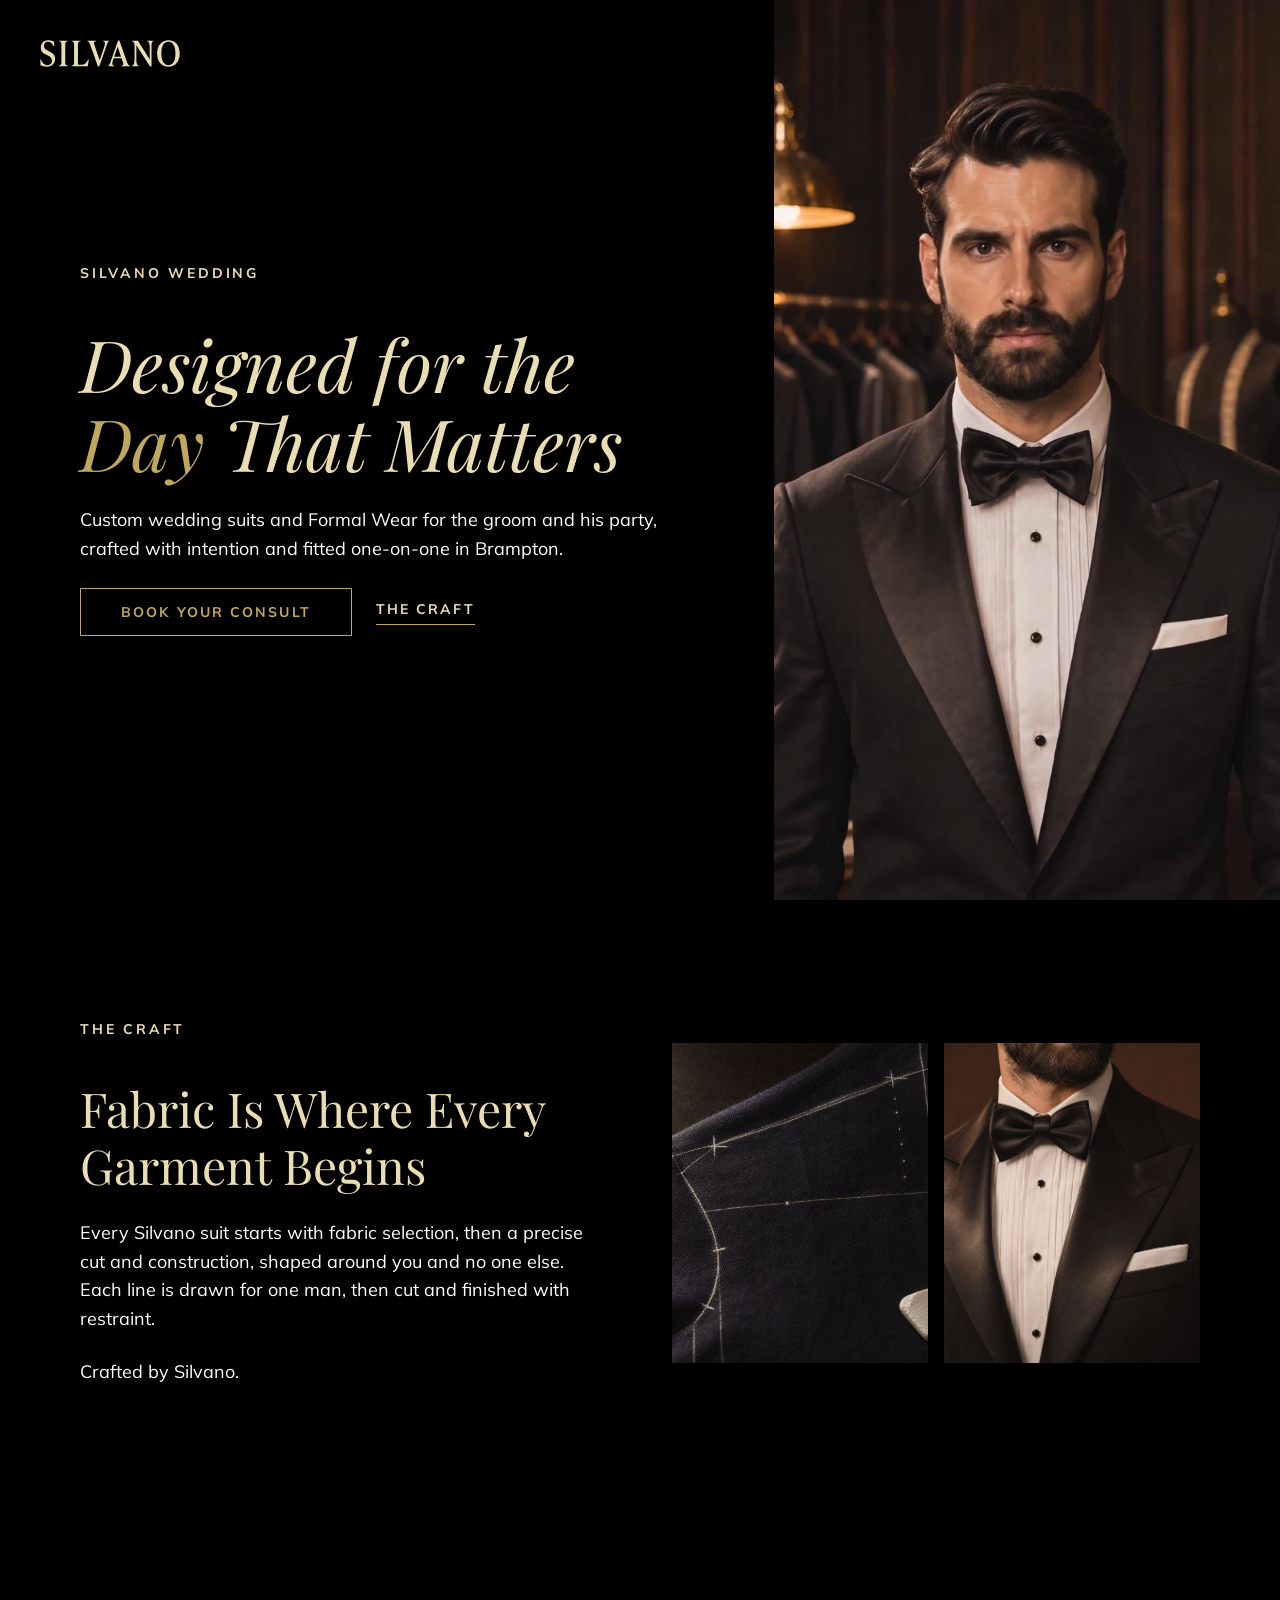
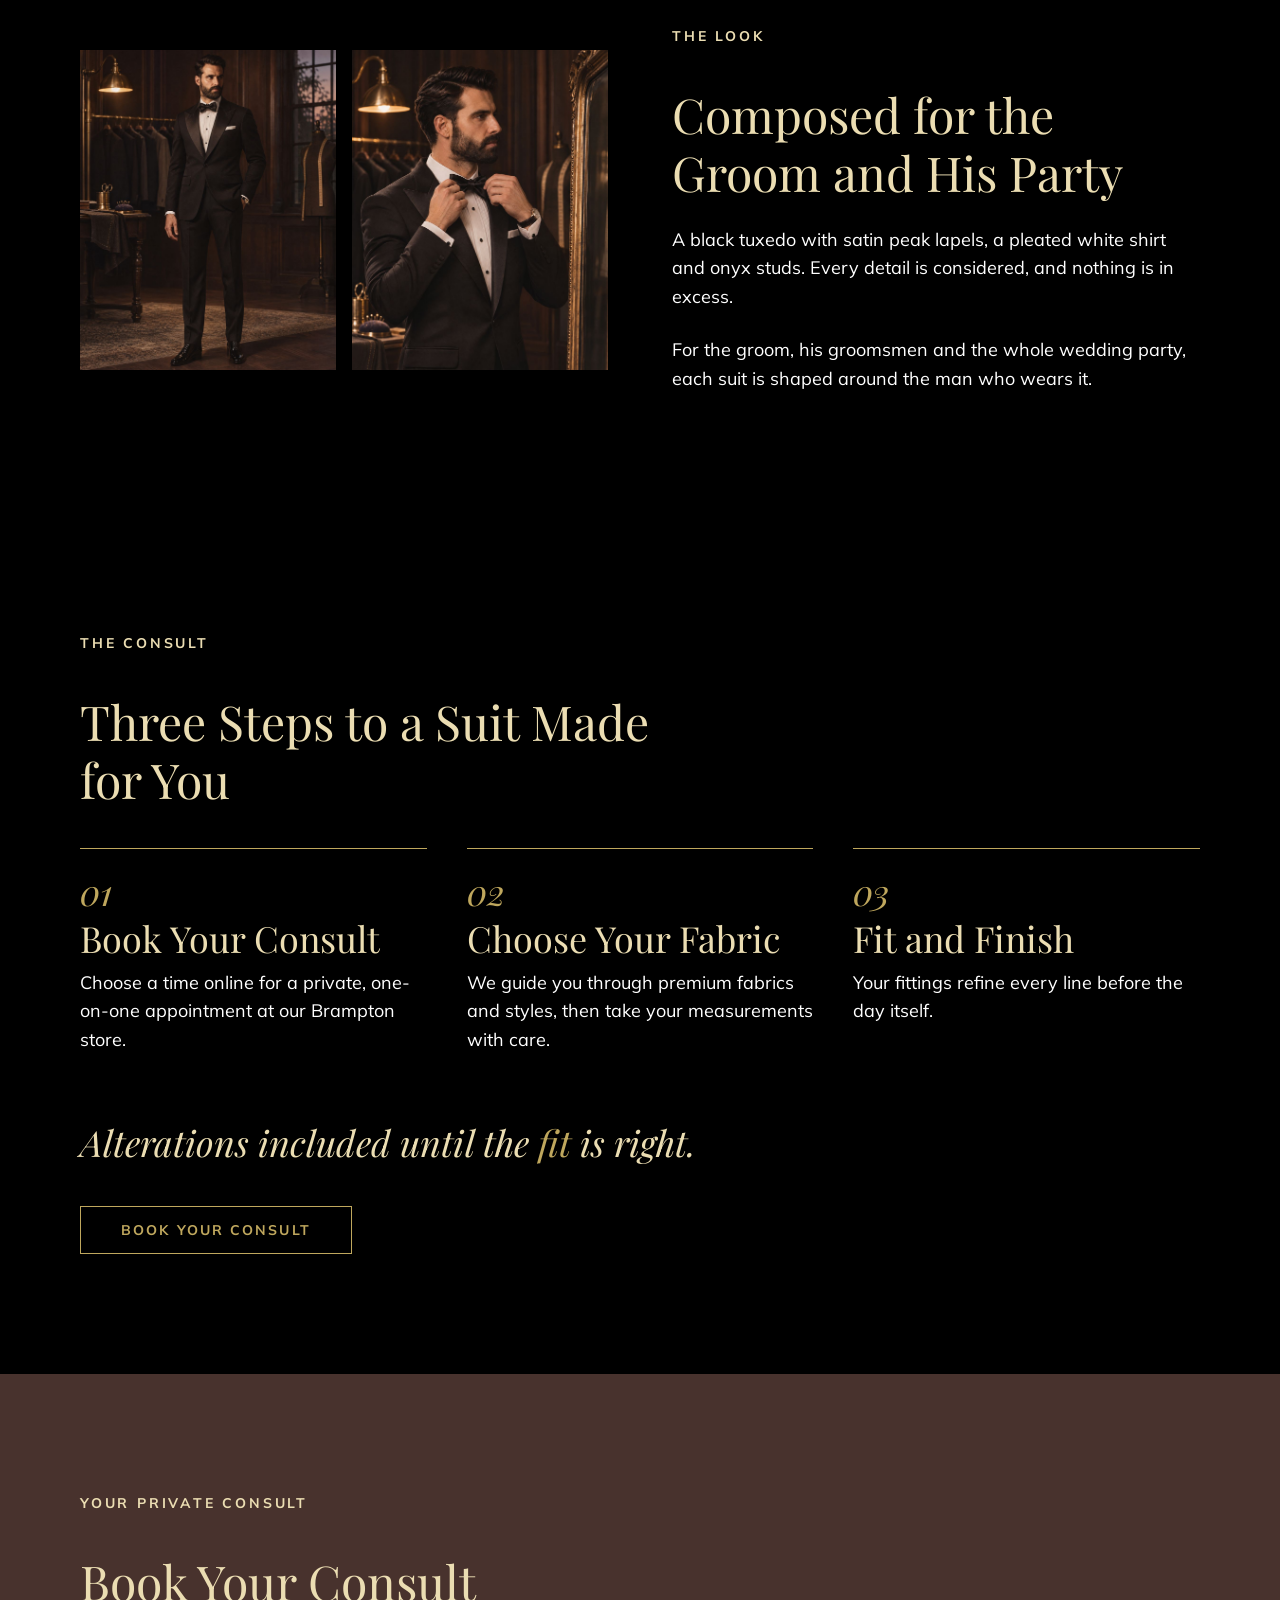
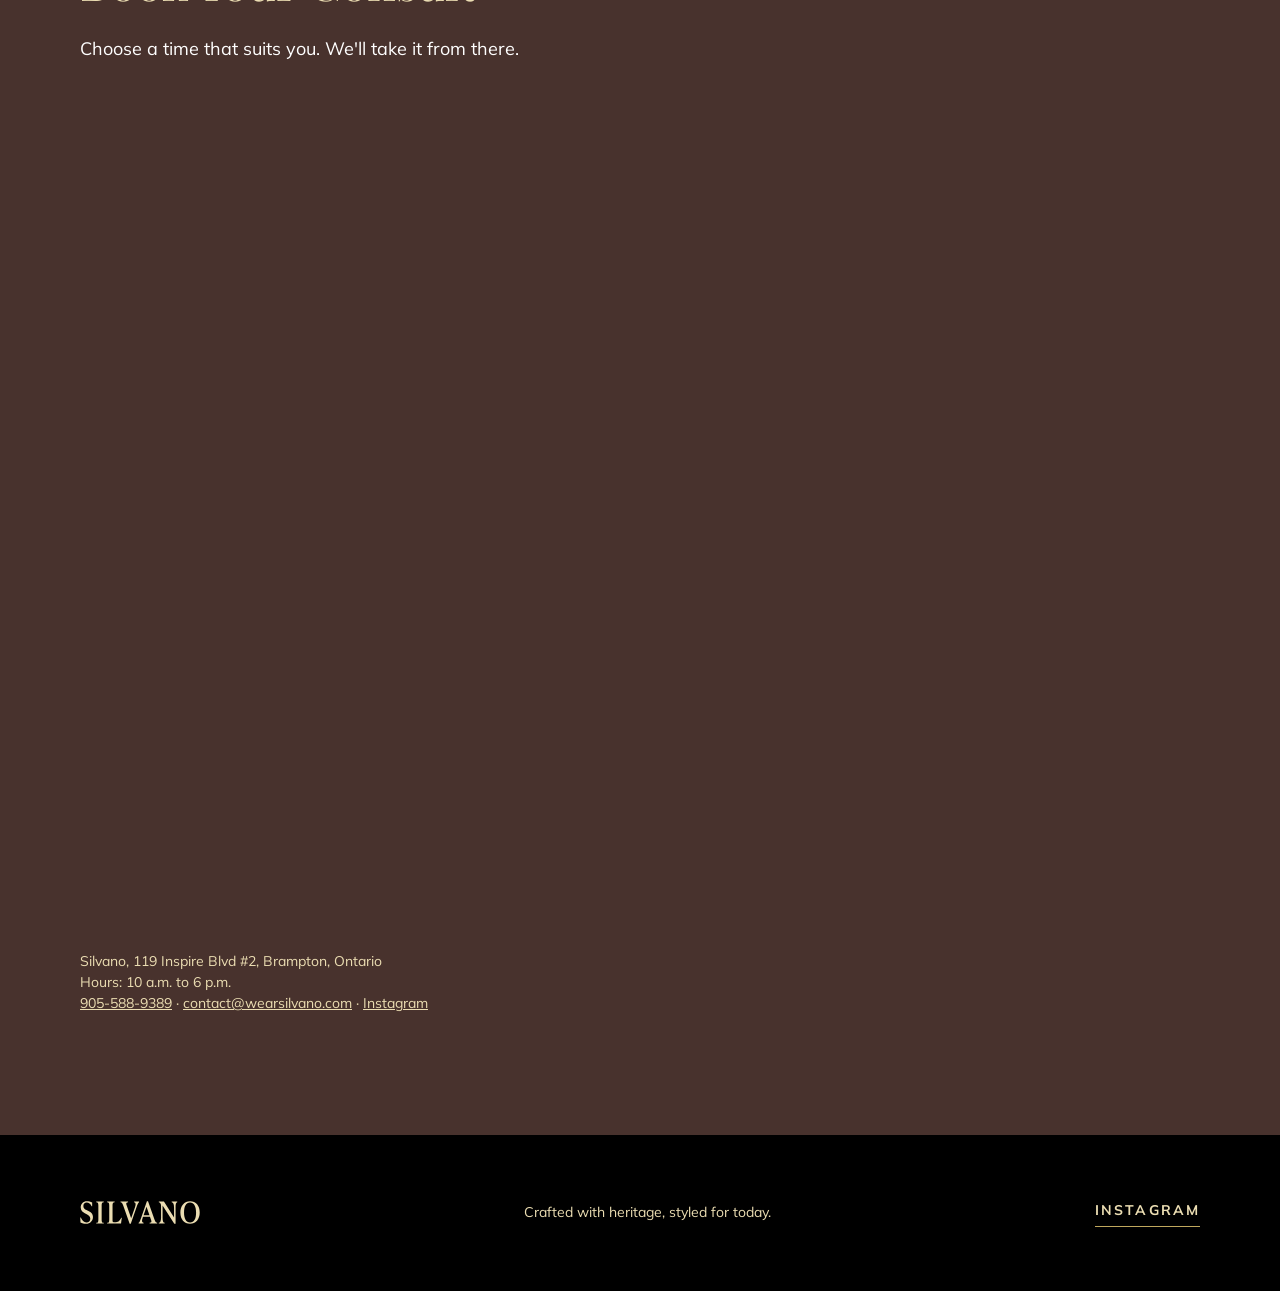
==== wedding/index.html @ d3553121 "Silvano consult landing pages: wedding (A) and business (B, full-width film) Co-Authored-By: Claude " ====
<!doctype html>
<html lang="en-CA">
<head>
<meta charset="utf-8">
<meta name="viewport" content="width=device-width, initial-scale=1, viewport-fit=cover">
<title>Silvano Wedding | Custom Wedding Suits in Brampton</title>
<meta name="description" content="Custom wedding suits and Formal Wear for the groom and his party, crafted with intention in Brampton. Book your private consult.">
<meta name="theme-color" content="#000000">
<link rel="preload" href="../assets/fonts/PlayfairDisplay-Italic-Variable.woff2" as="font" type="font/woff2" crossorigin>
<link rel="preload" href="../assets/img/wedding-hero-poster.jpg" as="image">
<link rel="stylesheet" href="../assets/css/silvano.css">
<!-- Meta Pixel -->
<script>!function(f,b,e,v,n,t,s){if(f.fbq)return;n=f.fbq=function(){n.callMethod?n.callMethod.apply(n,arguments):n.queue.push(arguments)};if(!f._fbq)f._fbq=n;n.push=n;n.loaded=!0;n.version='2.0';n.queue=[];t=b.createElement(e);t.async=!0;t.src=v;s=b.getElementsByTagName(e)[0];s.parentNode.insertBefore(t,s)}(window,document,'script','https://connect.facebook.net/en_US/fbevents.js');fbq('init','2497570824508447');fbq('track','PageView');</script>
<noscript><img height="1" width="1" style="display:none" alt="" src="https://www.facebook.com/tr?id=2497570824508447&amp;ev=PageView&amp;noscript=1"></noscript>
</head>
<body data-story="wedding">

<header class="site-header">
  <a href="https://wearsilvano.com" aria-label="Silvano home"><img src="../assets/img/silvano-wordmark-cream.svg" alt="Silvano" width="140" height="28"></a>
</header>

<main>
  <section class="hero" aria-labelledby="hero-title">
    <div class="hero-media">
      <video autoplay muted loop playsinline preload="metadata" poster="../assets/img/wedding-hero-poster.jpg" aria-hidden="true">
        <source src="../assets/video/wedding-hero.mp4" type="video/mp4">
      </video>
      <img class="hero-still" src="../assets/img/wedding-hero-poster.jpg" alt="" aria-hidden="true" hidden>
    </div>
    <div class="hero-copy">
      <p class="eyebrow">Silvano Wedding</p>
      <h1 id="hero-title" class="hero-line">Designed for the <em>Day</em> That Matters</h1>
      <p class="body">Custom wedding suits and Formal Wear for the groom and his party, crafted with intention and fitted one-on-one in Brampton.</p>
      <div class="hero-actions">
        <a class="sv-btn" href="#book" data-book>Book Your Consult</a>
        <a class="sv-link" href="#craft">The Craft</a>
      </div>
    </div>
  </section>

  <section id="craft" class="chapter" aria-labelledby="craft-title">
    <div class="wrap chapter-grid">
      <div class="chapter-copy reveal">
        <p class="eyebrow">The Craft</p>
        <h2 id="craft-title" class="h2">Fabric Is Where Every Garment Begins</h2>
        <p class="body">Every Silvano suit starts with fabric selection, then a precise cut and construction, shaped around you and no one else. Each line is drawn for one man, then cut and finished with restraint.</p>
        <p class="body">Crafted by Silvano.</p>
      </div>
      <div class="pair">
        <figure class="figure figure--tall push"><img src="../assets/img/craft-chalk.jpg" alt="Tailor's chalk marks drawn on midnight navy wool" width="1200" height="1200" loading="lazy"></figure>
        <figure class="figure figure--tall push"><img src="../assets/img/wedding-detail.jpg" alt="Satin peak lapel, black bow tie, onyx studs and a white linen pocket square" width="1080" height="1350" loading="lazy"></figure>
      </div>
    </div>
  </section>

  <section id="look" class="chapter" aria-labelledby="look-title">
    <div class="wrap chapter-grid chapter-grid--reverse">
      <div class="chapter-copy reveal">
        <p class="eyebrow">The Look</p>
        <h2 id="look-title" class="h2">Composed for the Groom and His Party</h2>
        <p class="body">A black tuxedo with satin peak lapels, a pleated white shirt and onyx studs. Every detail is considered, and nothing is in excess.</p>
        <p class="body">For the groom, his groomsmen and the whole wedding party, each suit is shaped around the man who wears it.</p>
      </div>
      <div class="pair">
        <figure class="figure figure--tall push"><img src="../assets/img/wedding-hero-still.jpg" alt="The groom in a black tuxedo with satin peak lapels and a black bow tie" width="1080" height="1350" loading="lazy"></figure>
        <figure class="figure figure--tall push"><img src="../assets/img/wedding-mirror.jpg" alt="The groom at the mirror, adjusting his bow tie before the ceremony" width="1080" height="1350" loading="lazy"></figure>
      </div>
    </div>
  </section>

  <section id="consult" class="chapter" aria-labelledby="consult-title">
    <div class="wrap">
      <div class="chapter-head reveal">
        <p class="eyebrow">The Consult</p>
        <h2 id="consult-title" class="h2">Three Steps to a Suit Made for You</h2>
      </div>
      <ol class="steps">
        <li class="step reveal">
          <span class="step-num" aria-hidden="true">01</span>
          <h3 class="step-title">Book Your Consult</h3>
          <p class="body">Choose a time online for a private, one-on-one appointment at our Brampton store.</p>
        </li>
        <li class="step reveal">
          <span class="step-num" aria-hidden="true">02</span>
          <h3 class="step-title">Choose Your Fabric</h3>
          <p class="body">We guide you through premium fabrics and styles, then take your measurements with care.</p>
        </li>
        <li class="step reveal">
          <span class="step-num" aria-hidden="true">03</span>
          <h3 class="step-title">Fit and Finish</h3>
          <p class="body">Your fittings refine every line before the day itself.</p>
        </li>
      </ol>
      <p class="promise reveal">Alterations included until the <em>fit</em> is right.</p>
      <a class="sv-btn" href="#book" data-book>Book Your Consult</a>
    </div>
  </section>

  <section id="book" class="chapter chapter--espresso" aria-labelledby="book-title">
    <div class="wrap">
      <div class="chapter-copy reveal">
        <p class="eyebrow">Your Private Consult</p>
        <h2 id="book-title" class="h2">Book Your Consult</h2>
        <p class="body">Choose a time that suits you. We'll take it from there.</p>
      </div>
      <div class="acuity" style="margin-top: var(--space-5)">
        <iframe src="https://app.acuityscheduling.com/schedule.php?owner=39154382&amp;ref=embedded_csp" title="Book your Silvano consult" width="100%" height="800" frameborder="0" allow="payment" loading="lazy"></iframe>
        <script src="https://embed.acuityscheduling.com/js/embed.js" type="text/javascript"></script>
      </div>
      <address class="small" style="font-style: normal; margin-top: var(--space-5); color: var(--cream)">
        Silvano, 119 Inspire Blvd #2, Brampton, Ontario<br>
        Hours: 10 a.m. to 6 p.m.<br>
        <a href="tel:+19055889389">905-588-9389</a> · <a href="mailto:contact@wearsilvano.com">contact@wearsilvano.com</a> · <a href="https://www.instagram.com/wearsilvano/" target="_blank" rel="noopener">Instagram</a>
      </address>
    </div>
  </section>
</main>

<footer class="site-footer">
  <div class="wrap">
    <img src="../assets/img/silvano-wordmark-cream.svg" alt="Silvano" width="120" height="24" loading="lazy">
    <p class="small">Crafted with heritage, styled for today.</p>
    <a class="sv-link" href="https://www.instagram.com/wearsilvano/" target="_blank" rel="noopener">Instagram</a>
  </div>
</footer>

<div class="sticky-book"><a class="sv-btn" href="#book" data-book>Book Your Consult</a></div>

<script src="../assets/js/silvano.js"></script>
</body>
</html>
---- assets/css/silvano.css ----
/* Silvano landing pages. Values from the Silvano design system tokens only. */
@font-face { font-family: "Playfair Display"; src: url("../fonts/PlayfairDisplay-Variable.woff2") format("woff2"); font-weight: 400 900; font-style: normal; font-display: swap; }
@font-face { font-family: "Playfair Display"; src: url("../fonts/PlayfairDisplay-Italic-Variable.woff2") format("woff2"); font-weight: 400 900; font-style: italic; font-display: swap; }
@font-face { font-family: "Mulish"; src: url("../fonts/Mulish-Variable.woff2") format("woff2"); font-weight: 200 1000; font-style: normal; font-display: swap; }

:root {
  --black: #000000; --espresso: #48322D; --gold: #BFA75D; --cream: #EBDDB2; --white: #FFFFFF; --error: #E8907F;
  --overlay: rgba(0, 0, 0, 0.6);
  --font-display: "Playfair Display", Georgia, "Times New Roman", serif;
  --font-sans: Mulish, "Helvetica Neue", Arial, sans-serif;
  --space-1: 4px; --space-2: 8px; --space-3: 16px; --space-4: 24px; --space-5: 40px; --space-6: 64px; --space-7: 120px;
  --radius-none: 0px;
  --ease: cubic-bezier(0.22, 0.61, 0.36, 1);
}

*, *::before, *::after { box-sizing: border-box; }
html { scroll-behavior: smooth; -webkit-text-size-adjust: 100%; }
body { margin: 0; background: var(--black); color: var(--white); font-family: var(--font-sans); font-size: 16px; line-height: 1.6; }
img, video { display: block; max-width: 100%; }
a { color: inherit; }
.visually-hidden { position: absolute; width: 1px; height: 1px; overflow: hidden; clip: rect(0 0 0 0); white-space: nowrap; }
.wrap { width: 100%; max-width: 1200px; margin: 0 auto; padding: 0 var(--space-3); }

/* Type (design-system text styles, phone first) */
.eyebrow { font-family: var(--font-sans); font-size: 13px; font-weight: 700; letter-spacing: 0.2em; line-height: 1.4; text-transform: uppercase; color: var(--cream); margin: 0 0 var(--space-3); }
.hero-line { font-family: var(--font-display); font-style: italic; font-weight: 400; font-size: 40px; line-height: 1.1; color: var(--cream); margin: 0; }
.hero-line em { color: var(--gold); font-style: italic; }
.h2 { font-family: var(--font-display); font-weight: 400; font-size: 32px; line-height: 1.2; color: var(--cream); margin: 0; }
.body { font-size: 16px; line-height: 1.6; color: var(--white); margin: 0; }
.small { font-size: 13px; line-height: 1.5; }

/* Buttons and links (design-system components) */
.sv-btn { display: inline-block; font-family: var(--font-sans); font-size: 14px; font-weight: 700; line-height: 1; letter-spacing: 0.15em; text-transform: uppercase; text-decoration: none; text-align: center;
  color: var(--gold); background: transparent; border: 1px solid var(--gold); border-radius: var(--radius-none); padding: var(--space-3) var(--space-5); min-height: 48px; cursor: pointer;
  transition: background-color 200ms ease, color 200ms ease; }
.sv-btn:hover { background: var(--gold); color: var(--black); }
.sv-btn:focus-visible, .sv-link:focus-visible { outline: 1px solid var(--cream); outline-offset: 4px; }
.sv-link { font-size: 14px; font-weight: 700; letter-spacing: 0.15em; text-transform: uppercase; color: var(--cream); text-decoration: none; padding-bottom: var(--space-1); border-bottom: 1px solid var(--gold); }
.sv-link:hover { color: var(--gold); }

/* Header */
.site-header { position: absolute; top: 0; left: 0; right: 0; z-index: 10; padding: var(--space-4) var(--space-3); display: flex; justify-content: space-between; align-items: center; }
.site-header img { width: 140px; height: auto; }

/* Hero: phone = full-bleed film under the overlay; desktop = split */
.hero { position: relative; min-height: 100svh; display: grid; }
.hero-media { position: absolute; inset: 0; overflow: hidden; background: var(--black); }
.hero-media video, .hero-media img { position: absolute; inset: 0; width: 100%; height: 100%; object-fit: cover; }
.hero-media::after { content: ""; position: absolute; inset: 0; background: var(--overlay); }
.hero-copy { position: relative; z-index: 1; align-self: end; padding: var(--space-7) var(--space-3) var(--space-6); display: flex; flex-direction: column; gap: var(--space-4); max-width: 560px; }
.hero-actions { display: flex; flex-wrap: wrap; align-items: center; gap: var(--space-4); }

/* Chapters */
.chapter { padding: var(--space-6) 0; }
.chapter--espresso { background: var(--espresso); }
.chapter-grid { display: grid; gap: var(--space-5); }
.chapter-copy { display: flex; flex-direction: column; gap: var(--space-4); max-width: 520px; }
.figure { margin: 0; overflow: hidden; background: var(--black); }
.figure img { width: 100%; height: 100%; object-fit: cover; }
.figure--tall { aspect-ratio: 4 / 5; }
.figure--square { aspect-ratio: 1 / 1; }
.pair { display: grid; grid-template-columns: 1fr 1fr; gap: var(--space-3); }

/* The consult: three steps */
.chapter-head { display: flex; flex-direction: column; gap: var(--space-4); max-width: 640px; margin-bottom: var(--space-5); }
.steps { list-style: none; margin: 0; padding: 0; display: grid; gap: var(--space-5); }
.step { border-top: 1px solid var(--gold); padding-top: var(--space-4); display: flex; flex-direction: column; gap: var(--space-2); }
.step-num { font-family: var(--font-display); font-style: italic; font-size: 26px; line-height: 1; color: var(--gold); }
.step-title { font-family: var(--font-display); font-weight: 400; font-size: 26px; line-height: 1.2; color: var(--cream); margin: 0; }
.promise { font-family: var(--font-display); font-style: italic; font-size: 26px; line-height: 1.3; color: var(--cream); margin: var(--space-6) 0 var(--space-5); }
.promise em { color: var(--gold); }

/* Footer */
.site-footer { padding: var(--space-6) 0; border-top: 1px solid var(--espresso); }
.site-footer .wrap { display: flex; flex-direction: column; gap: var(--space-3); }
.site-footer img { width: 120px; height: auto; }
.site-footer p { margin: 0; color: var(--cream); }

/* Sticky book button (phone) */
.sticky-book { position: fixed; left: var(--space-3); right: var(--space-3); bottom: var(--space-3); z-index: 20; background: var(--black); transform: translateY(150%); transition: transform 400ms var(--ease); }
.sticky-book.is-visible { transform: none; }
.sticky-book .sv-btn { display: block; width: 100%; }

/* Motion: quiet fade-and-rise plus slow push-in, only when motion is allowed */
@media (prefers-reduced-motion: no-preference) {
  .js .reveal { opacity: 0; transform: translateY(24px); transition: opacity 900ms var(--ease), transform 900ms var(--ease); }
  .js .reveal.is-in { opacity: 1; transform: none; }
  .js .push img { transform: scale(1.06); transition: transform 2400ms var(--ease); }
  .js .push.is-in img { transform: scale(1); }
}
@media (prefers-reduced-motion: reduce) {
  html { scroll-behavior: auto; }
  .hero-media video { display: none; }
  .hero-media .hero-still { display: block; }
  .sticky-book { transition: none; }
}

/* Tablet 768+ */
@media (min-width: 768px) {
  .wrap { padding: 0 var(--space-5); }
  .site-header { padding: var(--space-5); }
  .hero-copy { padding: var(--space-7) var(--space-5) var(--space-6); }
  .chapter { padding: var(--space-7) 0; }
  .chapter-grid { grid-template-columns: 1fr 1fr; align-items: center; gap: var(--space-6); }
  .chapter-grid--reverse > .chapter-copy { order: 2; }
  .steps { grid-template-columns: repeat(3, minmax(0, 1fr)); gap: var(--space-5); }
  .site-footer .wrap { flex-direction: row; justify-content: space-between; align-items: center; }
}

/* Desktop 1024+: split hero, film on the right, copy on black */
@media (min-width: 1024px) {
  .hero-line { font-size: 72px; }
  .h2 { font-size: 48px; }
  .body { font-size: 18px; }
  .eyebrow { font-size: 14px; }
  .step-title, .step-num { font-size: 36px; }
  .promise { font-size: 36px; }
  .small { font-size: 14px; }
  .hero { grid-template-columns: 1fr calc(100svh * 9 / 16); height: 100svh; min-height: 640px; }
  .hero-media { position: relative; grid-column: 2; grid-row: 1; inset: auto; }
  .hero-media::after { display: none; }
  .hero-copy { grid-column: 1; grid-row: 1; align-self: center; padding: var(--space-7) var(--space-6) var(--space-7) max(var(--space-5), calc((100vw - 1200px) / 2 + var(--space-5))); max-width: none; }
  .hero-copy > * { max-width: 620px; }
  .sticky-book { display: none; }
}
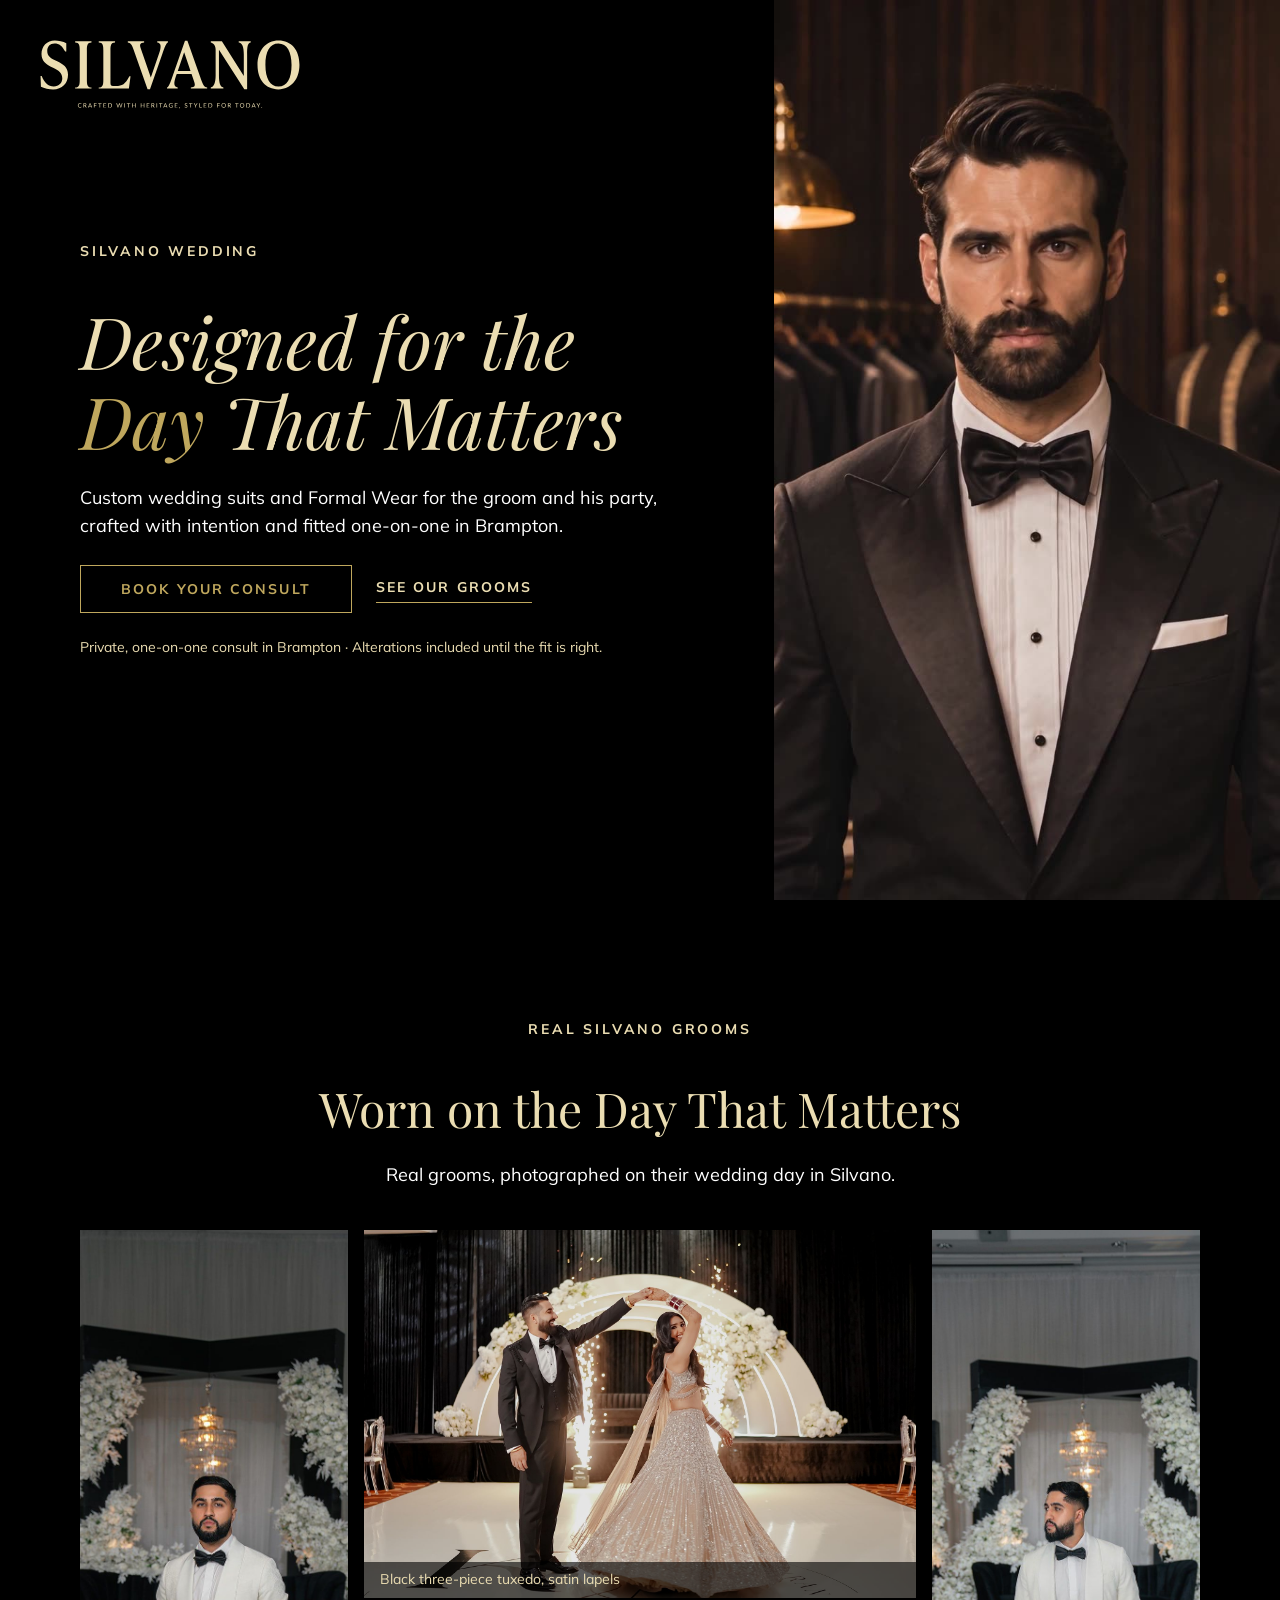
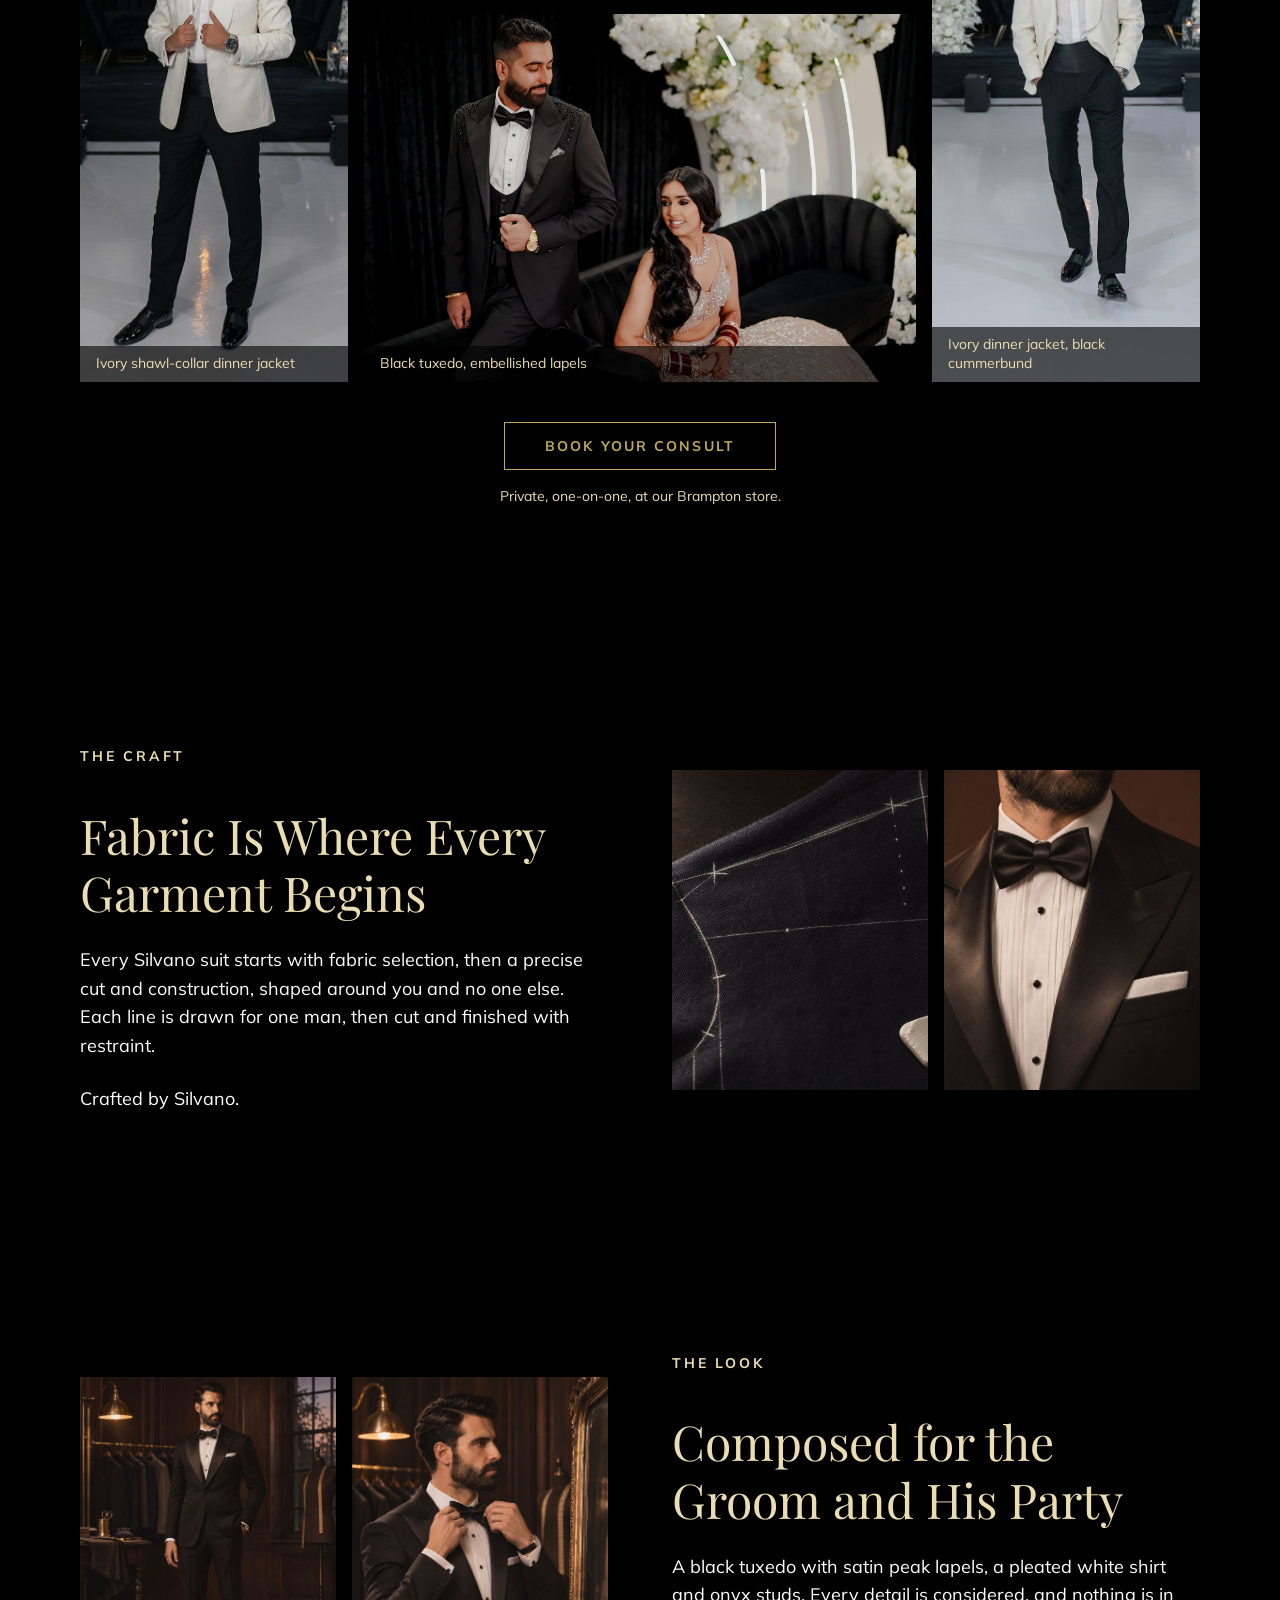
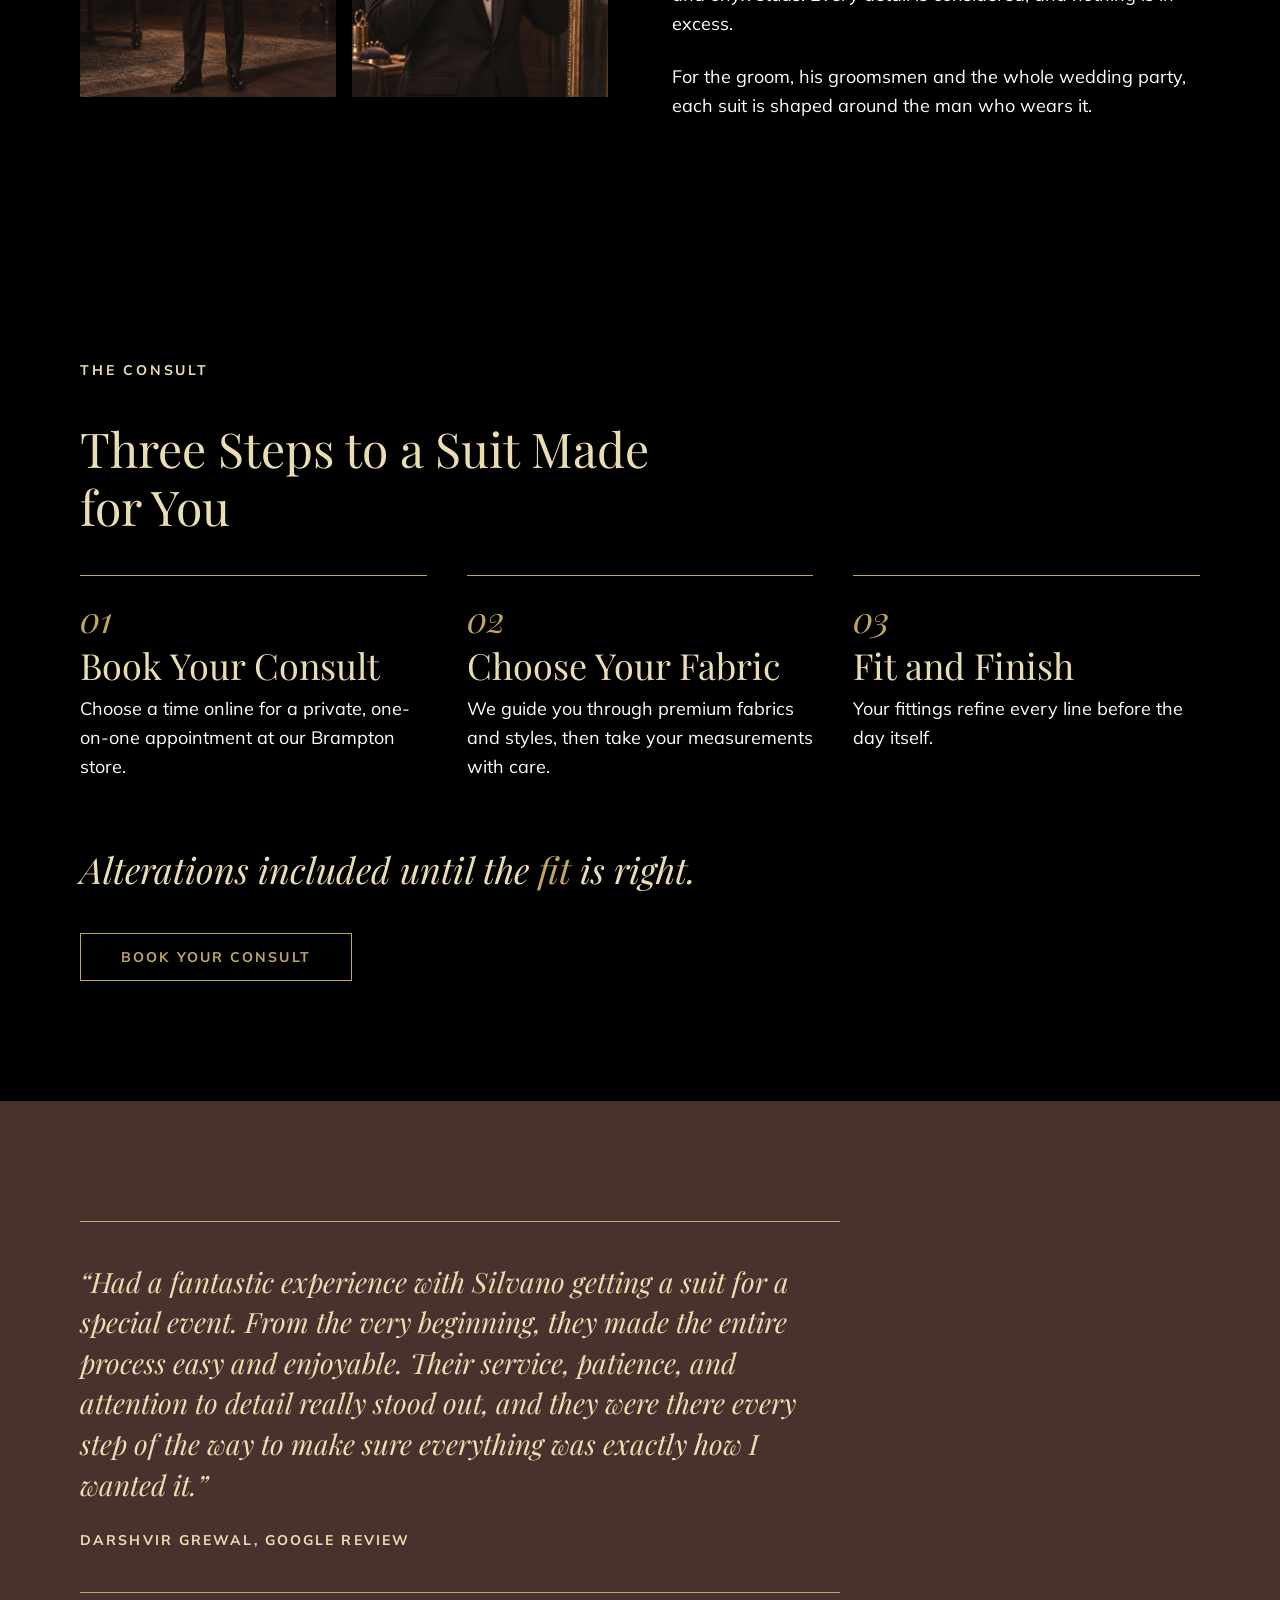
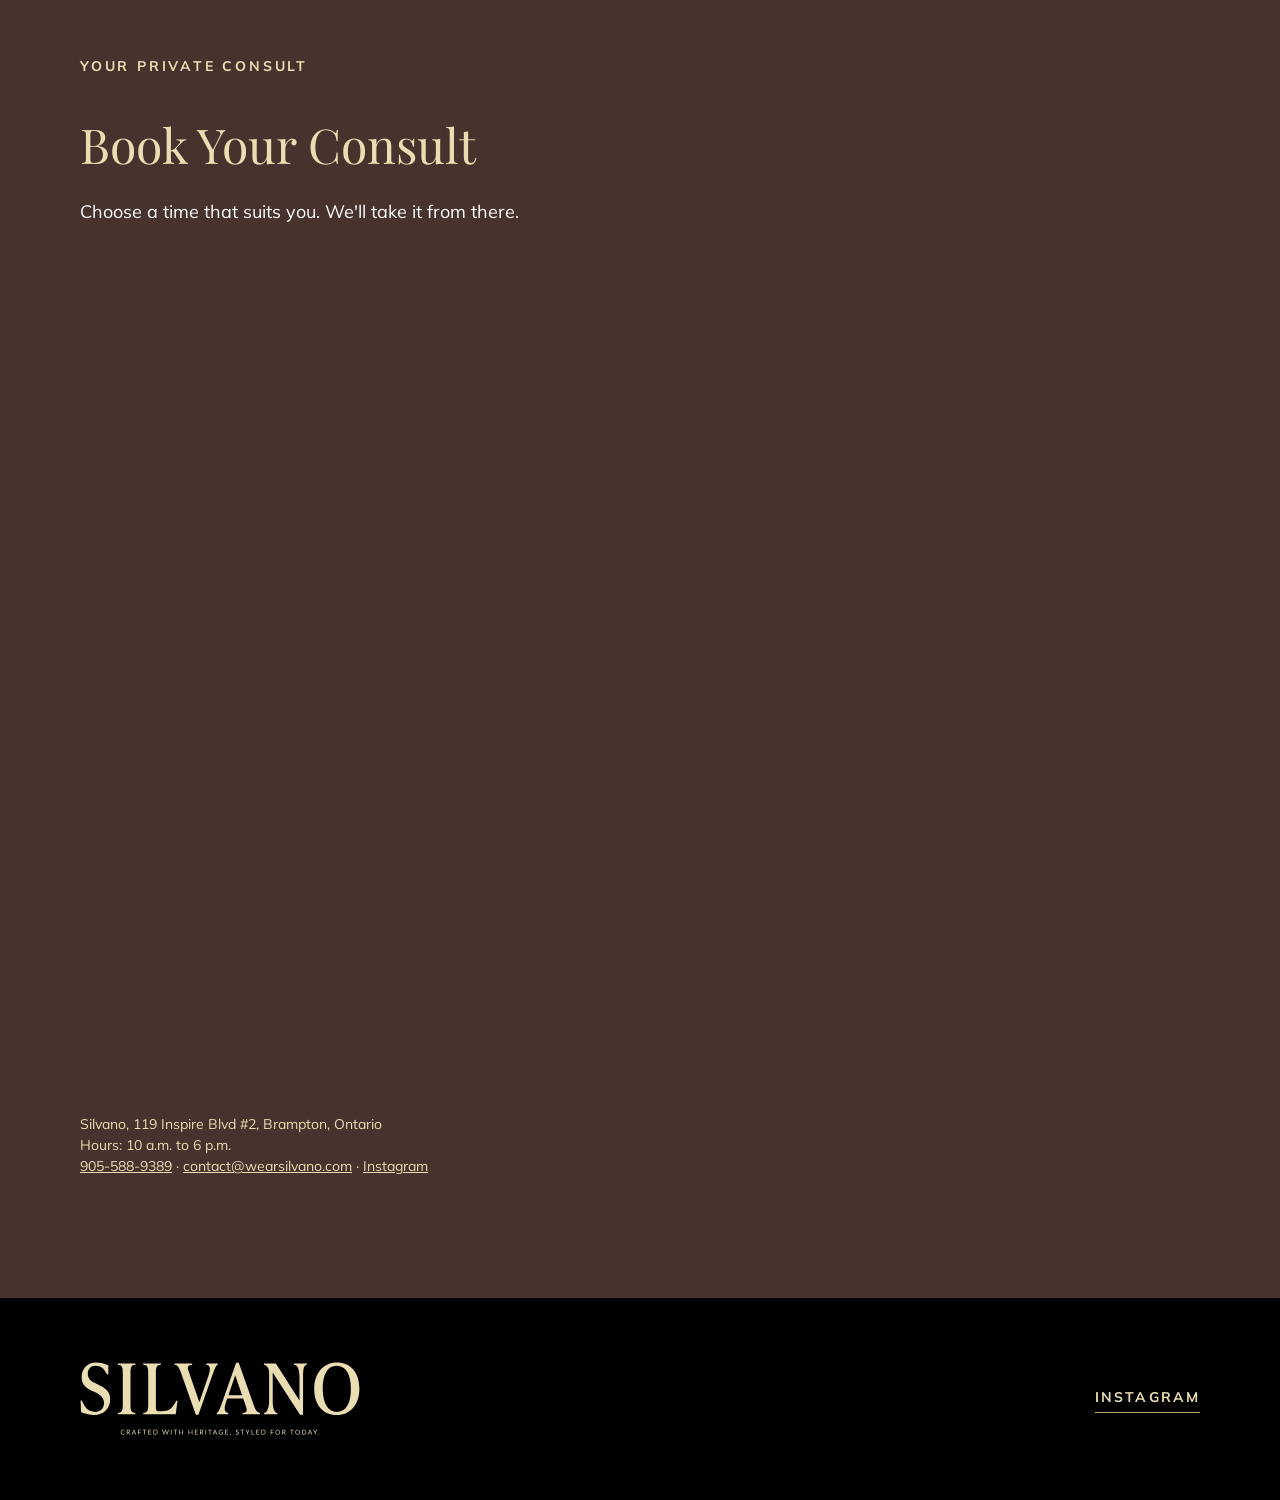
==== commit 796ffd25: "Wedding v3 (real grooms) and business B v3 (real-work gallery); Google review and full logo on both " ====
--- a/wedding/index.html
+++ b/wedding/index.html
@@ -16,7 +16,7 @@
 <body data-story="wedding">
 
 <header class="site-header">
-  <a href="https://wearsilvano.com" aria-label="Silvano home"><img src="../assets/img/silvano-wordmark-cream.svg" alt="Silvano" width="140" height="28"></a>
+  <a href="https://wearsilvano.com" aria-label="Silvano home"><img src="../assets/img/silvano-logo-cream.svg" alt="Silvano, crafted with heritage, styled for today" width="260" height="69"></a>
 </header>
 
 <main>
@@ -33,7 +33,28 @@
       <p class="body">Custom wedding suits and Formal Wear for the groom and his party, crafted with intention and fitted one-on-one in Brampton.</p>
       <div class="hero-actions">
         <a class="sv-btn" href="#book" data-book>Book Your Consult</a>
-        <a class="sv-link" href="#craft">The Craft</a>
+        <a class="sv-link" href="#grooms">See Our Grooms</a>
+      </div>
+      <p class="small" style="margin:0;color:var(--cream)">Private, one-on-one consult in Brampton · Alterations included until the fit is right.</p>
+    </div>
+  </section>
+
+  <section id="grooms" class="chapter" aria-labelledby="grooms-title">
+    <div class="wrap">
+      <div class="sec-head reveal">
+        <p class="eyebrow">Real Silvano Grooms</p>
+        <h2 id="grooms-title" class="h2">Worn on the Day That Matters</h2>
+        <p class="body">Real grooms, photographed on their wedding day in Silvano.</p>
+      </div>
+      <div class="grooms">
+        <figure class="groom groom--tall push"><img src="../assets/img/groom-ivory-1.jpg" alt="A groom in an ivory shawl-collar dinner jacket, black bow tie and black trousers at his reception" width="1067" height="1600" loading="lazy"><figcaption>Ivory shawl-collar dinner jacket</figcaption></figure>
+        <figure class="groom groom--wide push"><img src="../assets/img/groom-black-dance.jpg" alt="A groom in a black three-piece tuxedo twirling his bride on the dance floor" width="1800" height="1200" loading="lazy"><figcaption>Black three-piece tuxedo, satin lapels</figcaption></figure>
+        <figure class="groom groom--wide push"><img src="../assets/img/groom-black-lounge.jpg" alt="A groom in a black tuxedo with embellished lapels standing beside his seated bride" width="1800" height="1200" loading="lazy"><figcaption>Black tuxedo, embellished lapels</figcaption></figure>
+        <figure class="groom groom--tall push"><img src="../assets/img/groom-ivory-2.jpg" alt="A groom in an ivory dinner jacket with a black cummerbund and bow tie" width="1067" height="1600" loading="lazy"><figcaption>Ivory dinner jacket, black cummerbund</figcaption></figure>
+      </div>
+      <div class="sec-cta">
+        <a class="sv-btn" href="#book" data-book>Book Your Consult</a>
+        <p class="small">Private, one-on-one, at our Brampton store.</p>
       </div>
     </div>
   </section>
@@ -98,6 +119,10 @@
 
   <section id="book" class="chapter chapter--espresso" aria-labelledby="book-title">
     <div class="wrap">
+      <figure class="review reveal">
+        <blockquote><p style="margin:0">&ldquo;Had a fantastic experience with Silvano getting a suit for a special event. From the very beginning, they made the entire process easy and enjoyable. Their service, patience, and attention to detail really stood out, and they were there every step of the way to make sure everything was exactly how I wanted it.&rdquo;</p></blockquote>
+        <figcaption>Darshvir Grewal, Google review</figcaption>
+      </figure>
       <div class="chapter-copy reveal">
         <p class="eyebrow">Your Private Consult</p>
         <h2 id="book-title" class="h2">Book Your Consult</h2>
@@ -118,8 +143,7 @@
 
 <footer class="site-footer">
   <div class="wrap">
-    <img src="../assets/img/silvano-wordmark-cream.svg" alt="Silvano" width="120" height="24" loading="lazy">
-    <p class="small">Crafted with heritage, styled for today.</p>
+    <img src="../assets/img/silvano-logo-cream.svg" alt="Silvano, crafted with heritage, styled for today" width="280" height="74">
     <a class="sv-link" href="https://www.instagram.com/wearsilvano/" target="_blank" rel="noopener">Instagram</a>
   </div>
 </footer>
--- a/assets/css/silvano.css
+++ b/assets/css/silvano.css
@@ -123,3 +123,35 @@
   .hero-copy > * { max-width: 620px; }
   .sticky-book { display: none; }
 }
+
+/* Client review, placed above the booking calendar */
+.review { margin: 0 0 var(--space-6); padding: var(--space-5) 0; border-top: 1px solid var(--gold); border-bottom: 1px solid var(--gold); max-width: 760px; }
+.review blockquote { margin: 0; font-family: var(--font-display); font-style: italic; font-size: 22px; line-height: 1.45; color: var(--cream); }
+.review figcaption { margin-top: var(--space-4); font-size: 13px; font-weight: 700; letter-spacing: 0.15em; text-transform: uppercase; color: var(--cream); }
+@media (min-width: 1024px) { .review blockquote { font-size: 28px; } .review figcaption { font-size: 14px; } }
+.book-b .review { margin-left: auto; margin-right: auto; text-align: center; }
+
+/* Full logo lockup (wordmark + tagline) */
+.site-header img { width: 200px; }
+.site-footer img { width: 280px; }
+@media (min-width: 768px) { .site-header img { width: 260px; } }
+
+/* Real grooms mosaic (wedding) */
+.sec-head { display: flex; flex-direction: column; align-items: center; gap: var(--space-4); text-align: center; max-width: 680px; margin: 0 auto var(--space-5); }
+.grooms { display: grid; grid-template-columns: repeat(2, minmax(0, 1fr)); grid-auto-flow: dense; gap: var(--space-2); }
+.groom { position: relative; margin: 0; overflow: hidden; background: var(--black); }
+.groom img { position: absolute; inset: 0; width: 100%; height: 100%; object-fit: cover; }
+.groom--tall { aspect-ratio: 2 / 3; }
+.groom--wide { grid-column: 1 / -1; aspect-ratio: 3 / 2; }
+.groom figcaption { position: absolute; left: 0; right: 0; bottom: 0; padding: var(--space-2) var(--space-3); background: var(--overlay); font-size: 13px; line-height: 1.4; color: var(--cream); }
+.sec-cta { display: flex; flex-direction: column; align-items: center; gap: var(--space-3); text-align: center; margin-top: var(--space-5); }
+.sec-cta .small { margin: 0; color: var(--cream); }
+.credit { margin: var(--space-3) 0 0; font-size: 12px; line-height: 1.5; color: var(--cream); text-align: center; }
+@media (min-width: 1024px) {
+  .grooms { grid-template-columns: repeat(4, minmax(0, 1fr)); gap: var(--space-3); }
+  .groom--tall { aspect-ratio: auto; grid-row: 1 / 3; }
+  .groom--tall:first-child { grid-column: 1; }
+  .groom--tall:last-child { grid-column: 4; }
+  .groom--wide { grid-column: 2 / 4; }
+  .groom figcaption { font-size: 14px; }
+}
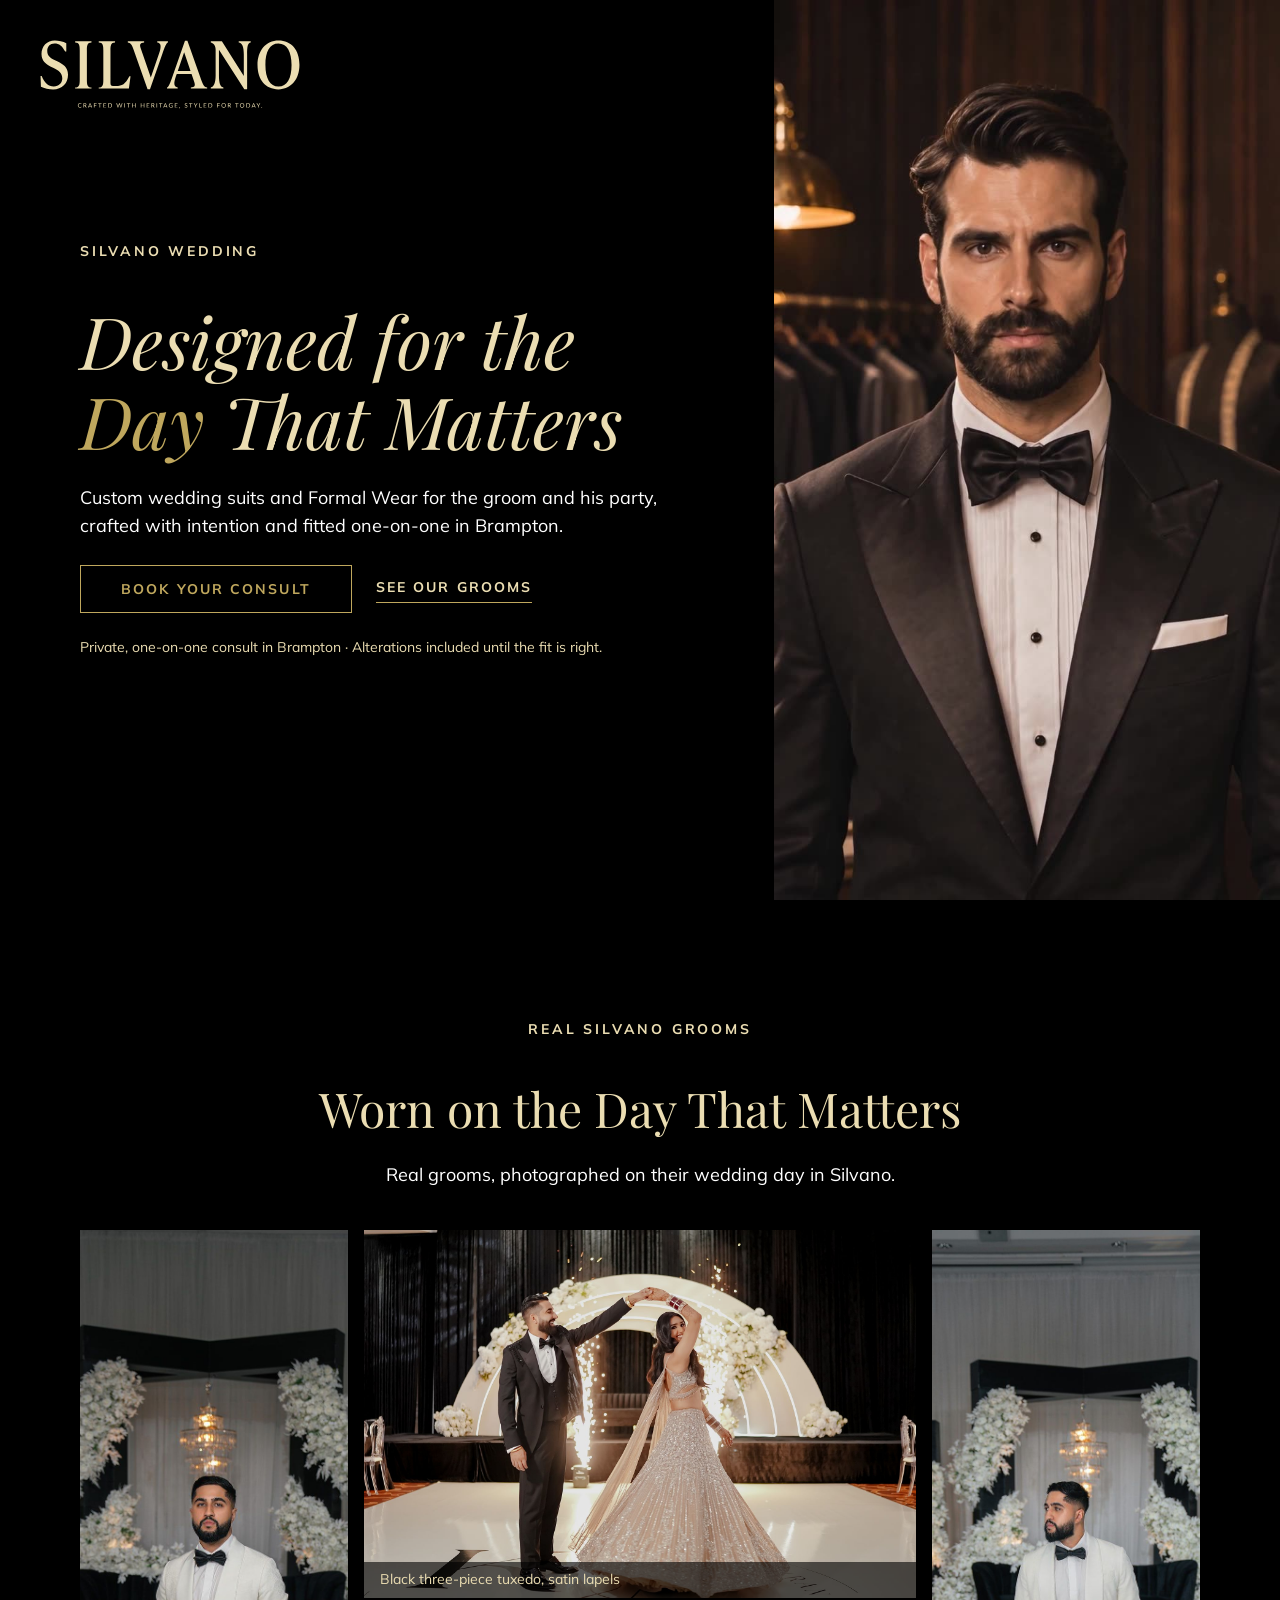
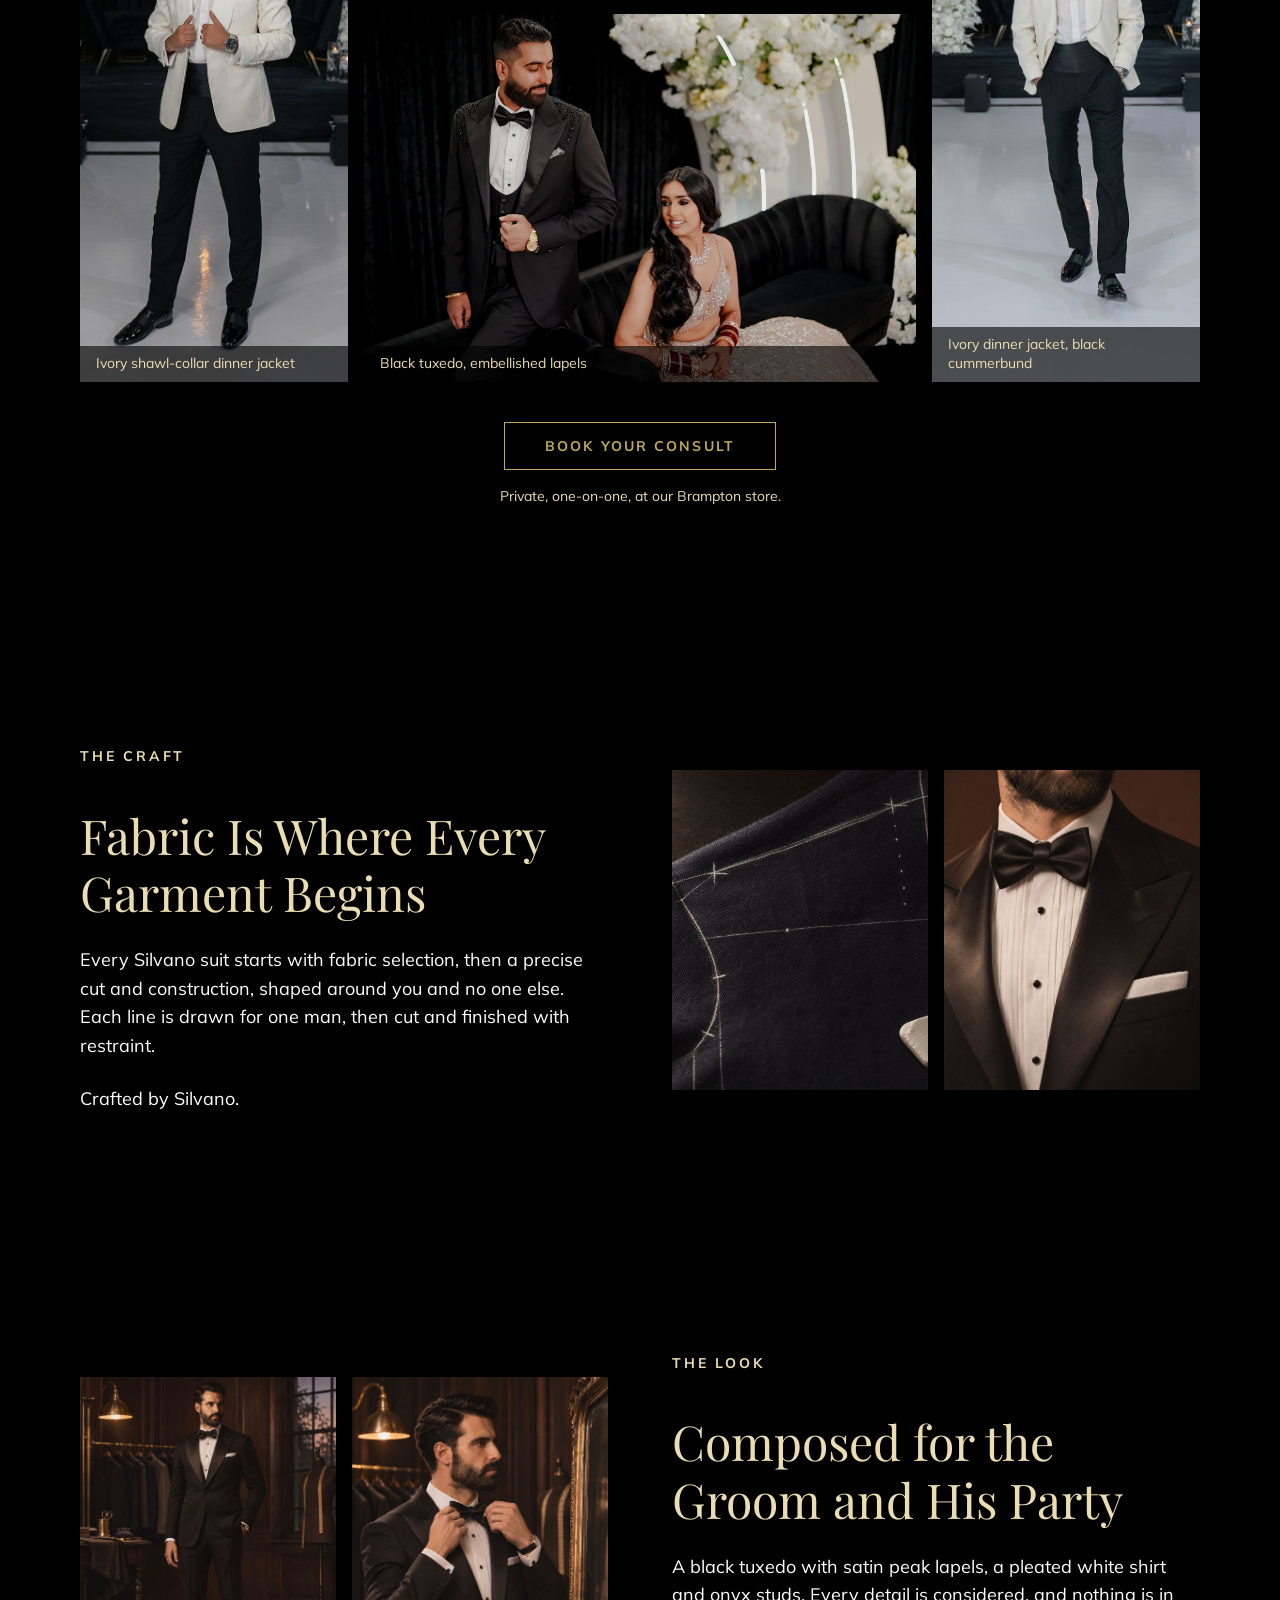
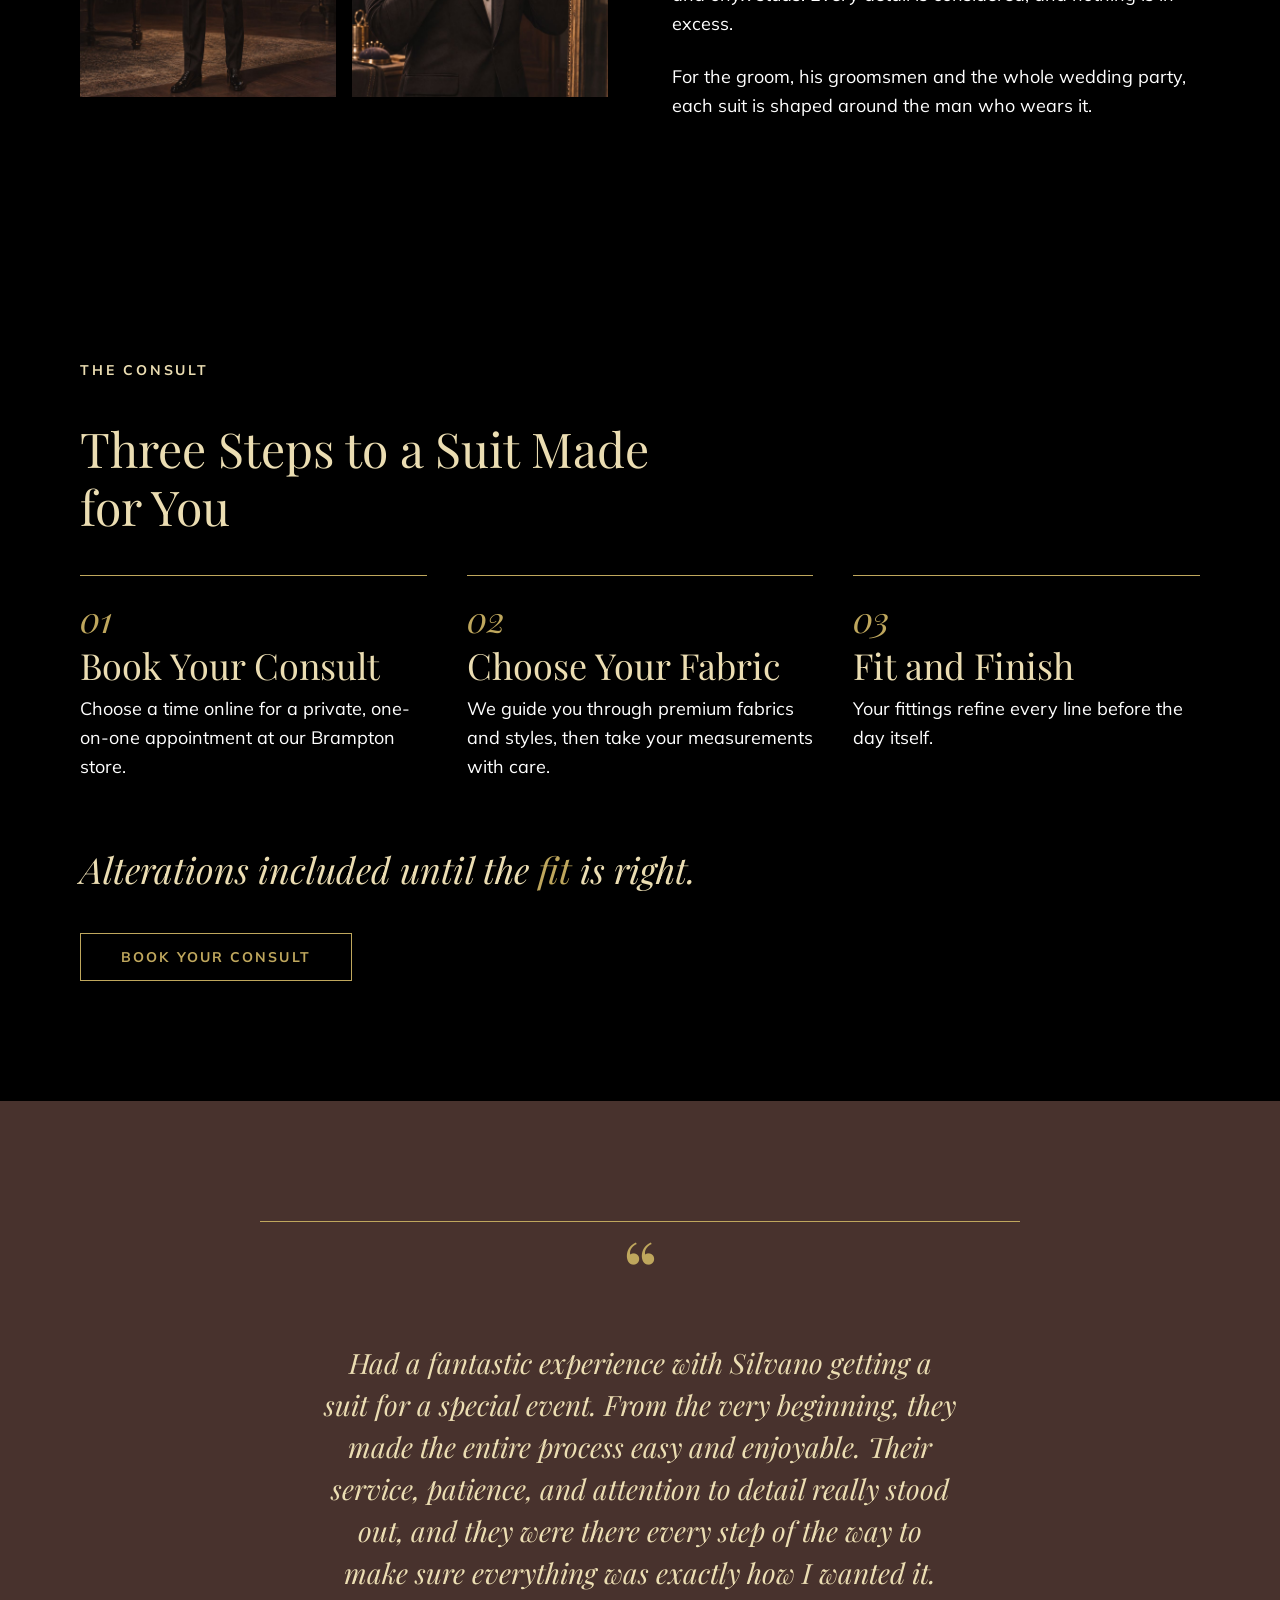
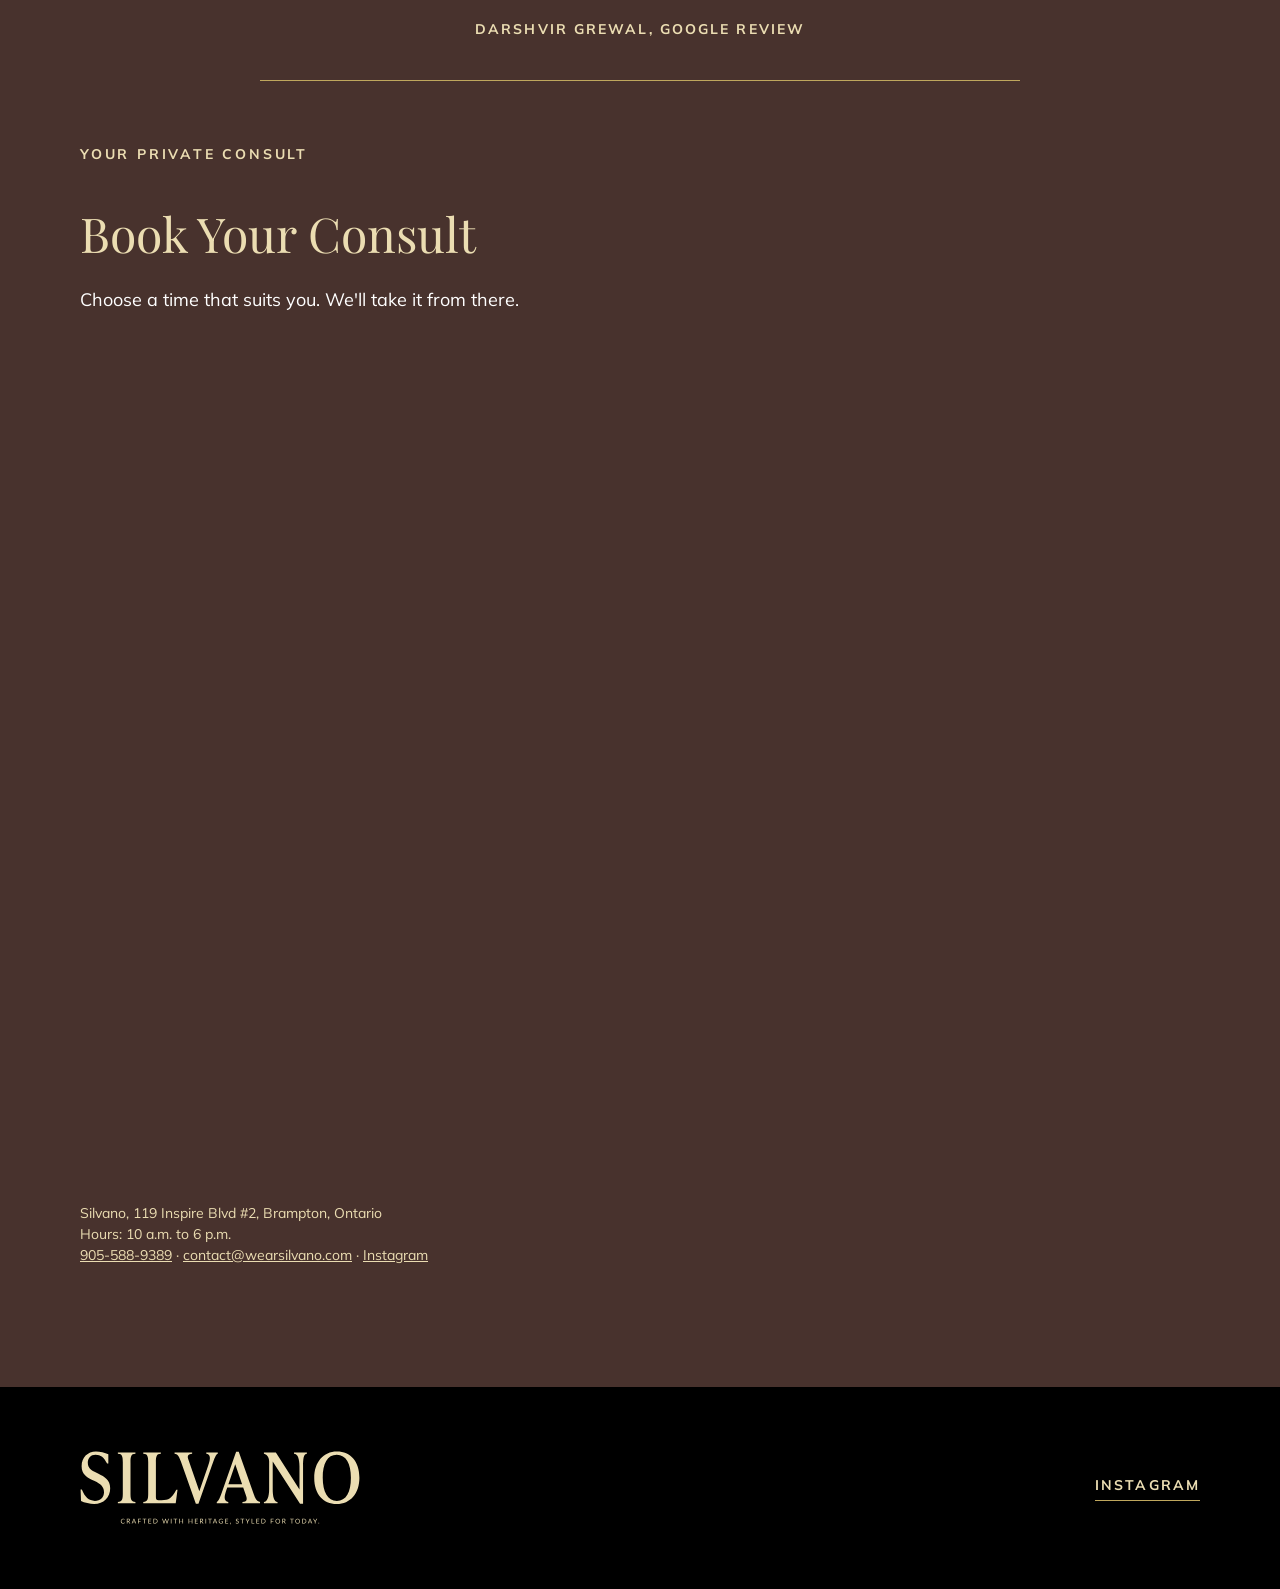
==== commit eb24d5dd: "Fix stale CSS on phones (cache headers + versioned links); phone-first review styling Co-Authored-By" ====
--- a/wedding/index.html
+++ b/wedding/index.html
@@ -8,7 +8,7 @@
 <meta name="theme-color" content="#000000">
 <link rel="preload" href="../assets/fonts/PlayfairDisplay-Italic-Variable.woff2" as="font" type="font/woff2" crossorigin>
 <link rel="preload" href="../assets/img/wedding-hero-poster.jpg" as="image">
-<link rel="stylesheet" href="../assets/css/silvano.css">
+<link rel="stylesheet" href="../assets/css/silvano.css?v=20261124b">
 <!-- Meta Pixel -->
 <script>!function(f,b,e,v,n,t,s){if(f.fbq)return;n=f.fbq=function(){n.callMethod?n.callMethod.apply(n,arguments):n.queue.push(arguments)};if(!f._fbq)f._fbq=n;n.push=n;n.loaded=!0;n.version='2.0';n.queue=[];t=b.createElement(e);t.async=!0;t.src=v;s=b.getElementsByTagName(e)[0];s.parentNode.insertBefore(t,s)}(window,document,'script','https://connect.facebook.net/en_US/fbevents.js');fbq('init','2497570824508447');fbq('track','PageView');</script>
 <noscript><img height="1" width="1" style="display:none" alt="" src="https://www.facebook.com/tr?id=2497570824508447&amp;ev=PageView&amp;noscript=1"></noscript>
@@ -120,7 +120,7 @@
   <section id="book" class="chapter chapter--espresso" aria-labelledby="book-title">
     <div class="wrap">
       <figure class="review reveal">
-        <blockquote><p style="margin:0">&ldquo;Had a fantastic experience with Silvano getting a suit for a special event. From the very beginning, they made the entire process easy and enjoyable. Their service, patience, and attention to detail really stood out, and they were there every step of the way to make sure everything was exactly how I wanted it.&rdquo;</p></blockquote>
+        <blockquote><p style="margin:0">Had a fantastic experience with Silvano getting a suit for a special event. From the very beginning, they made the entire process easy and enjoyable. Their service, patience, and attention to detail really stood out, and they were there every step of the way to make sure everything was exactly how I wanted it.</p></blockquote>
         <figcaption>Darshvir Grewal, Google review</figcaption>
       </figure>
       <div class="chapter-copy reveal">
@@ -150,6 +150,6 @@
 
 <div class="sticky-book"><a class="sv-btn" href="#book" data-book>Book Your Consult</a></div>
 
-<script src="../assets/js/silvano.js"></script>
+<script src="../assets/js/silvano.js?v=20261124b"></script>
 </body>
 </html>
--- a/assets/css/silvano.css
+++ b/assets/css/silvano.css
@@ -155,3 +155,12 @@
   .groom--wide { grid-column: 2 / 4; }
   .groom figcaption { font-size: 14px; }
 }
+
+/* Review: phone-first typography */
+.review { position: relative; padding: var(--space-6) var(--space-3) var(--space-5); text-align: center; margin-left: auto; margin-right: auto; }
+.review::before { content: "\201C"; position: absolute; top: 4px; left: 50%; transform: translateX(-50%); font-family: var(--font-display); font-size: 64px; line-height: 1; color: var(--gold); }
+.review blockquote { font-size: 19px; line-height: 1.5; }
+.review blockquote p::before, .review blockquote p::after { content: none; }
+.review figcaption { font-size: 12px; }
+@media (min-width: 768px) { .review { padding: var(--space-7) var(--space-6) var(--space-5); } .review::before { font-size: 88px; } .review blockquote { font-size: 24px; } }
+@media (min-width: 1024px) { .review blockquote { font-size: 28px; } .review figcaption { font-size: 14px; } }
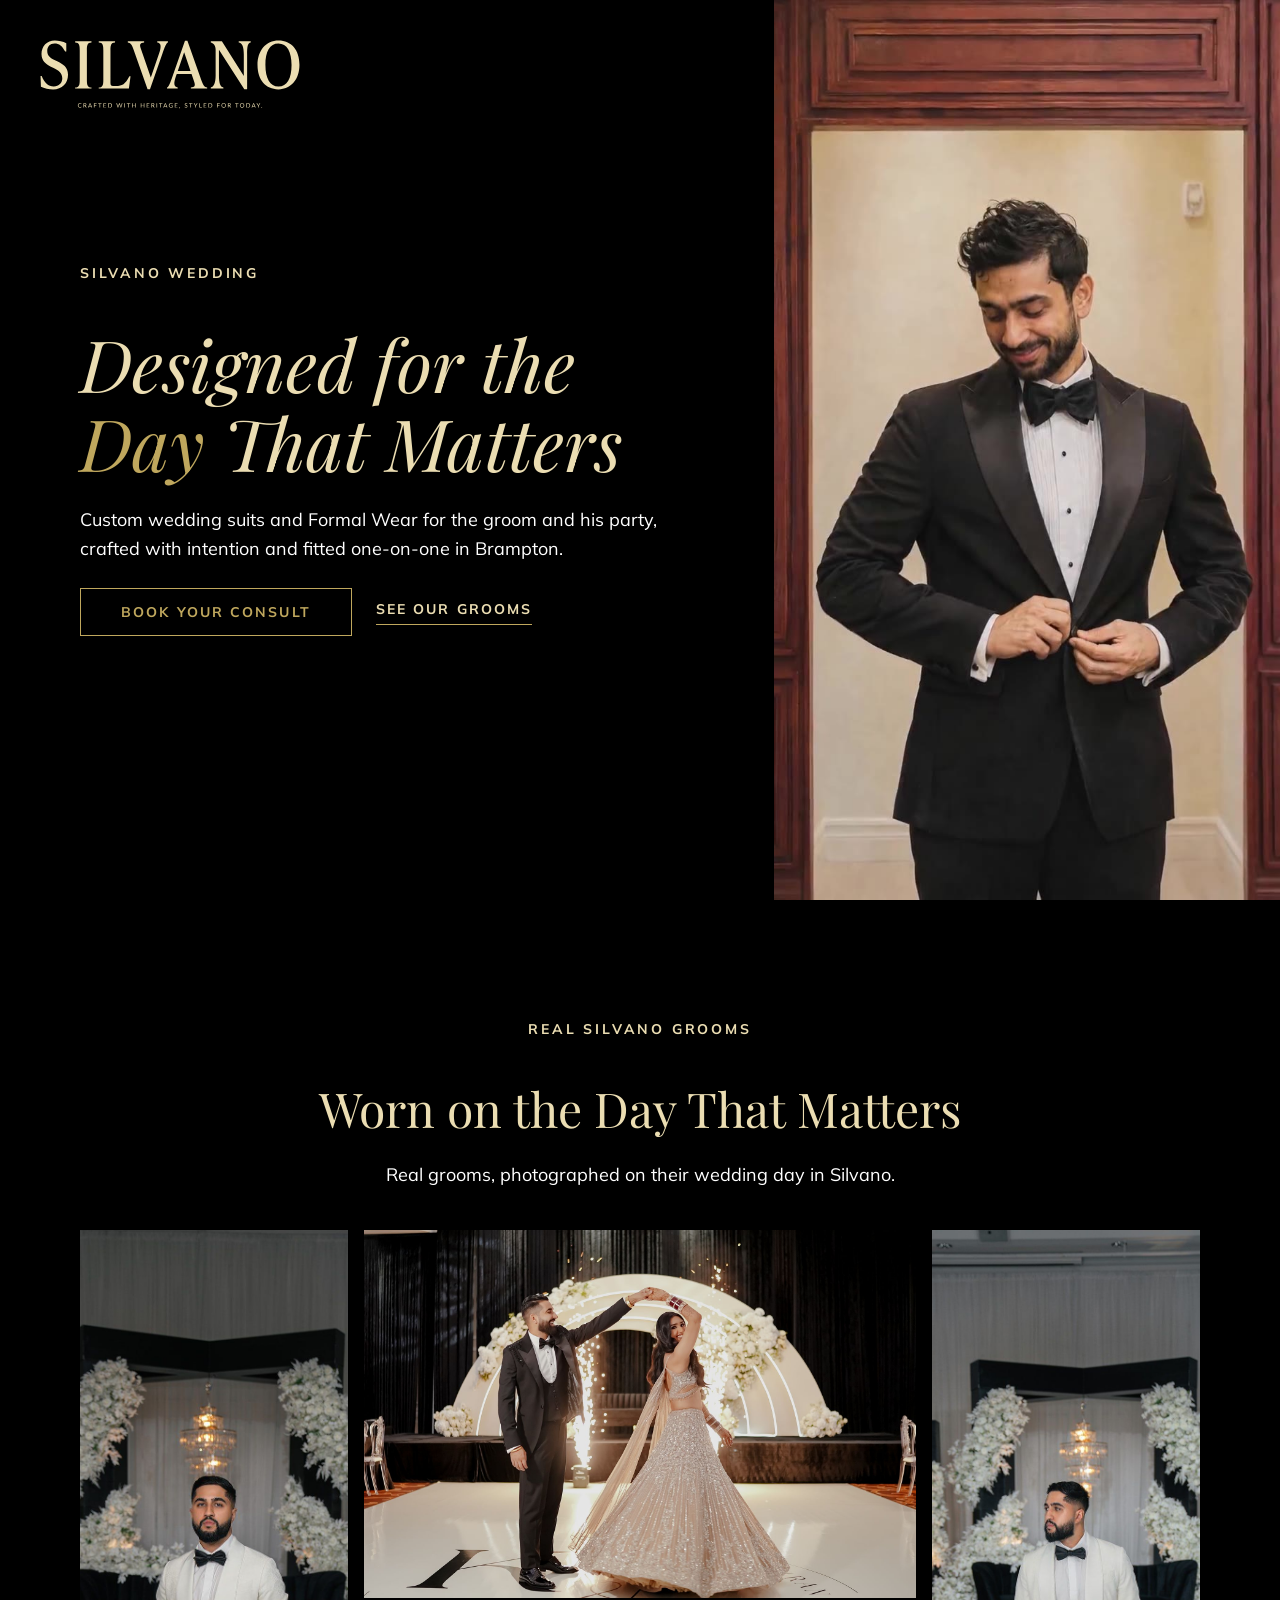
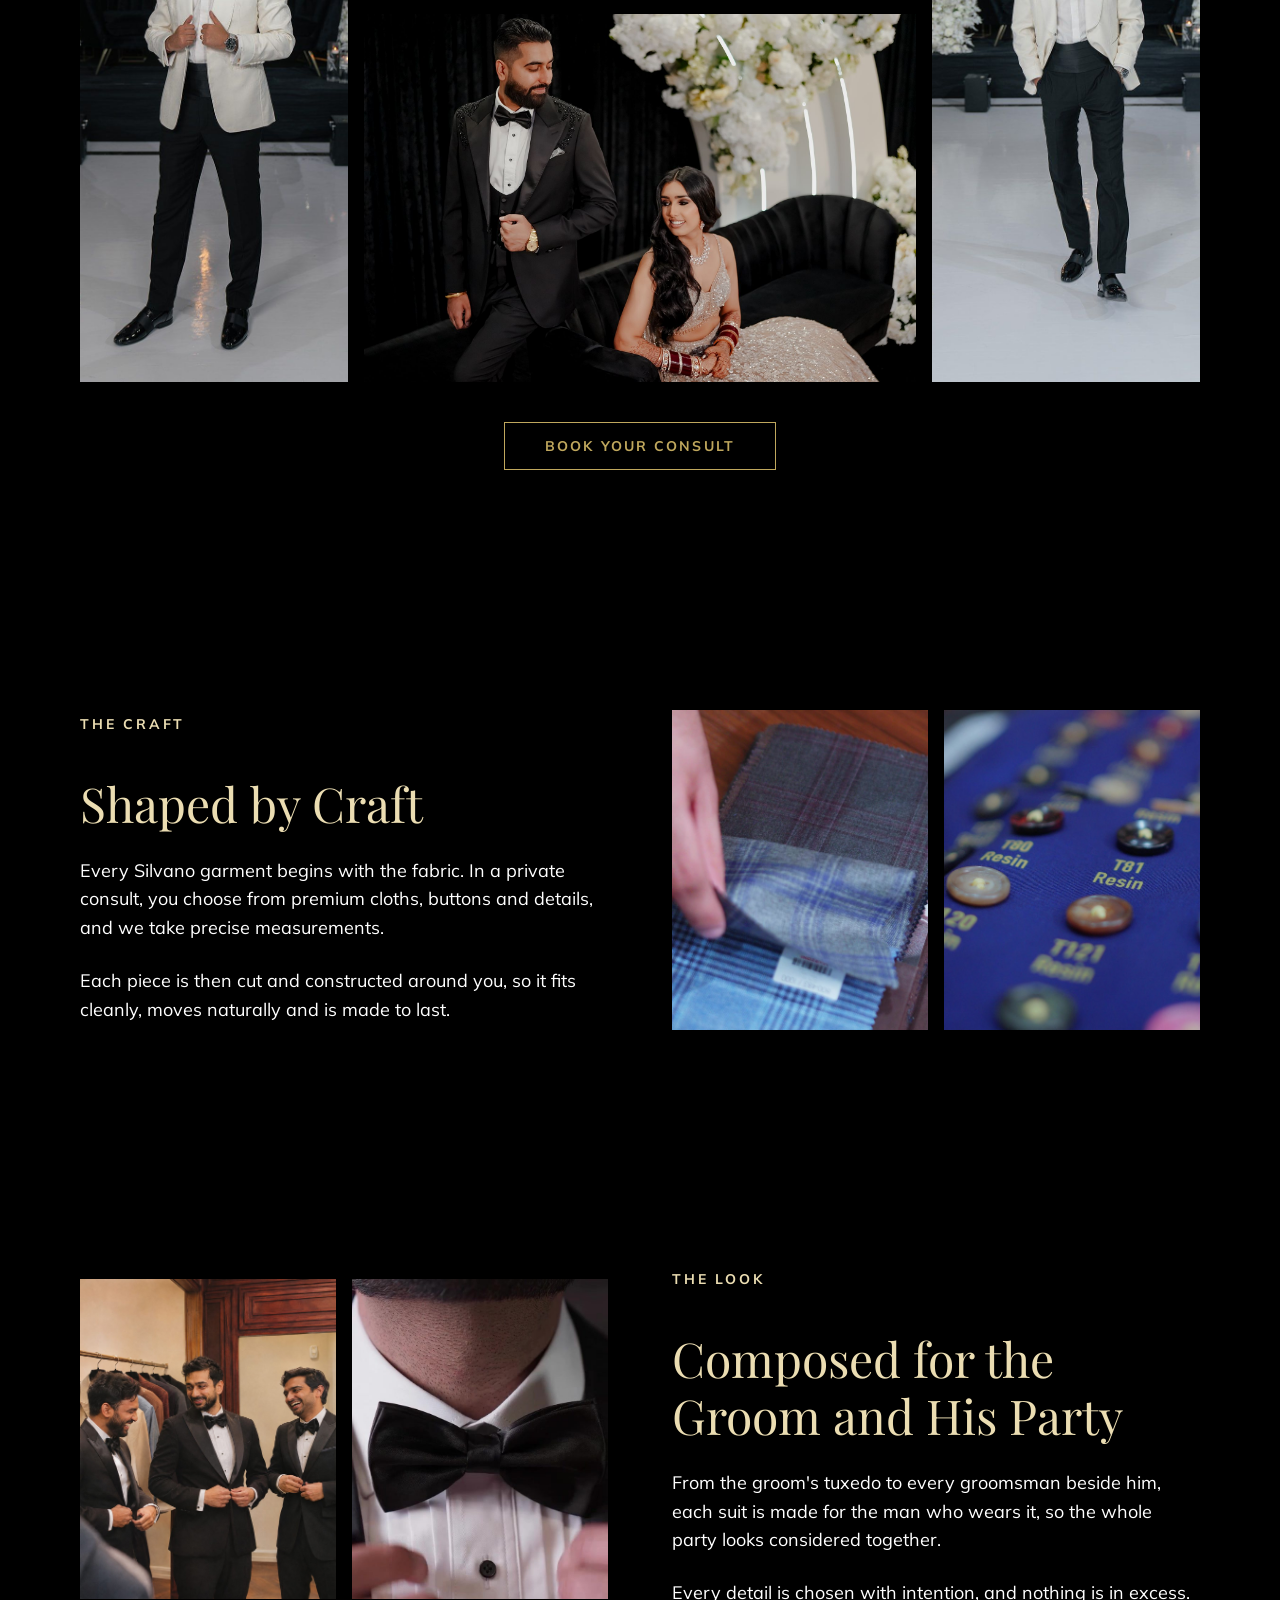
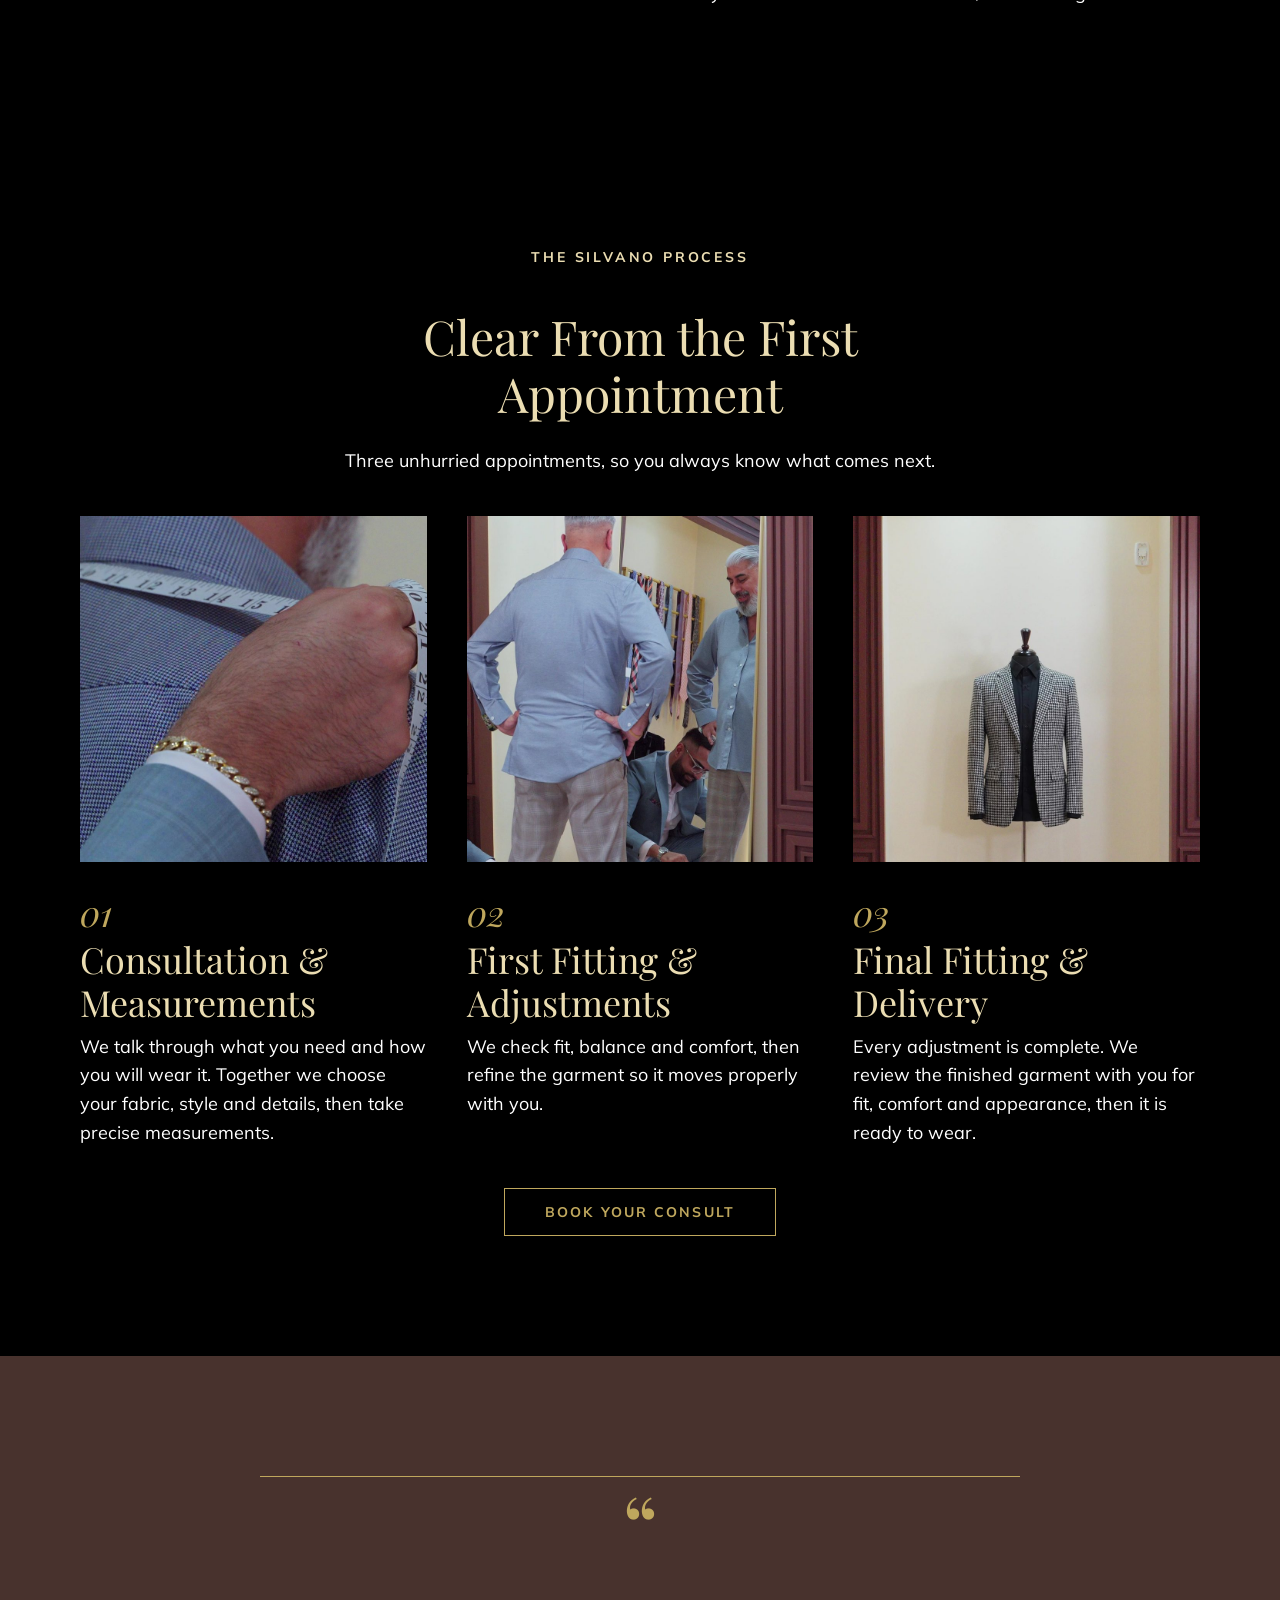
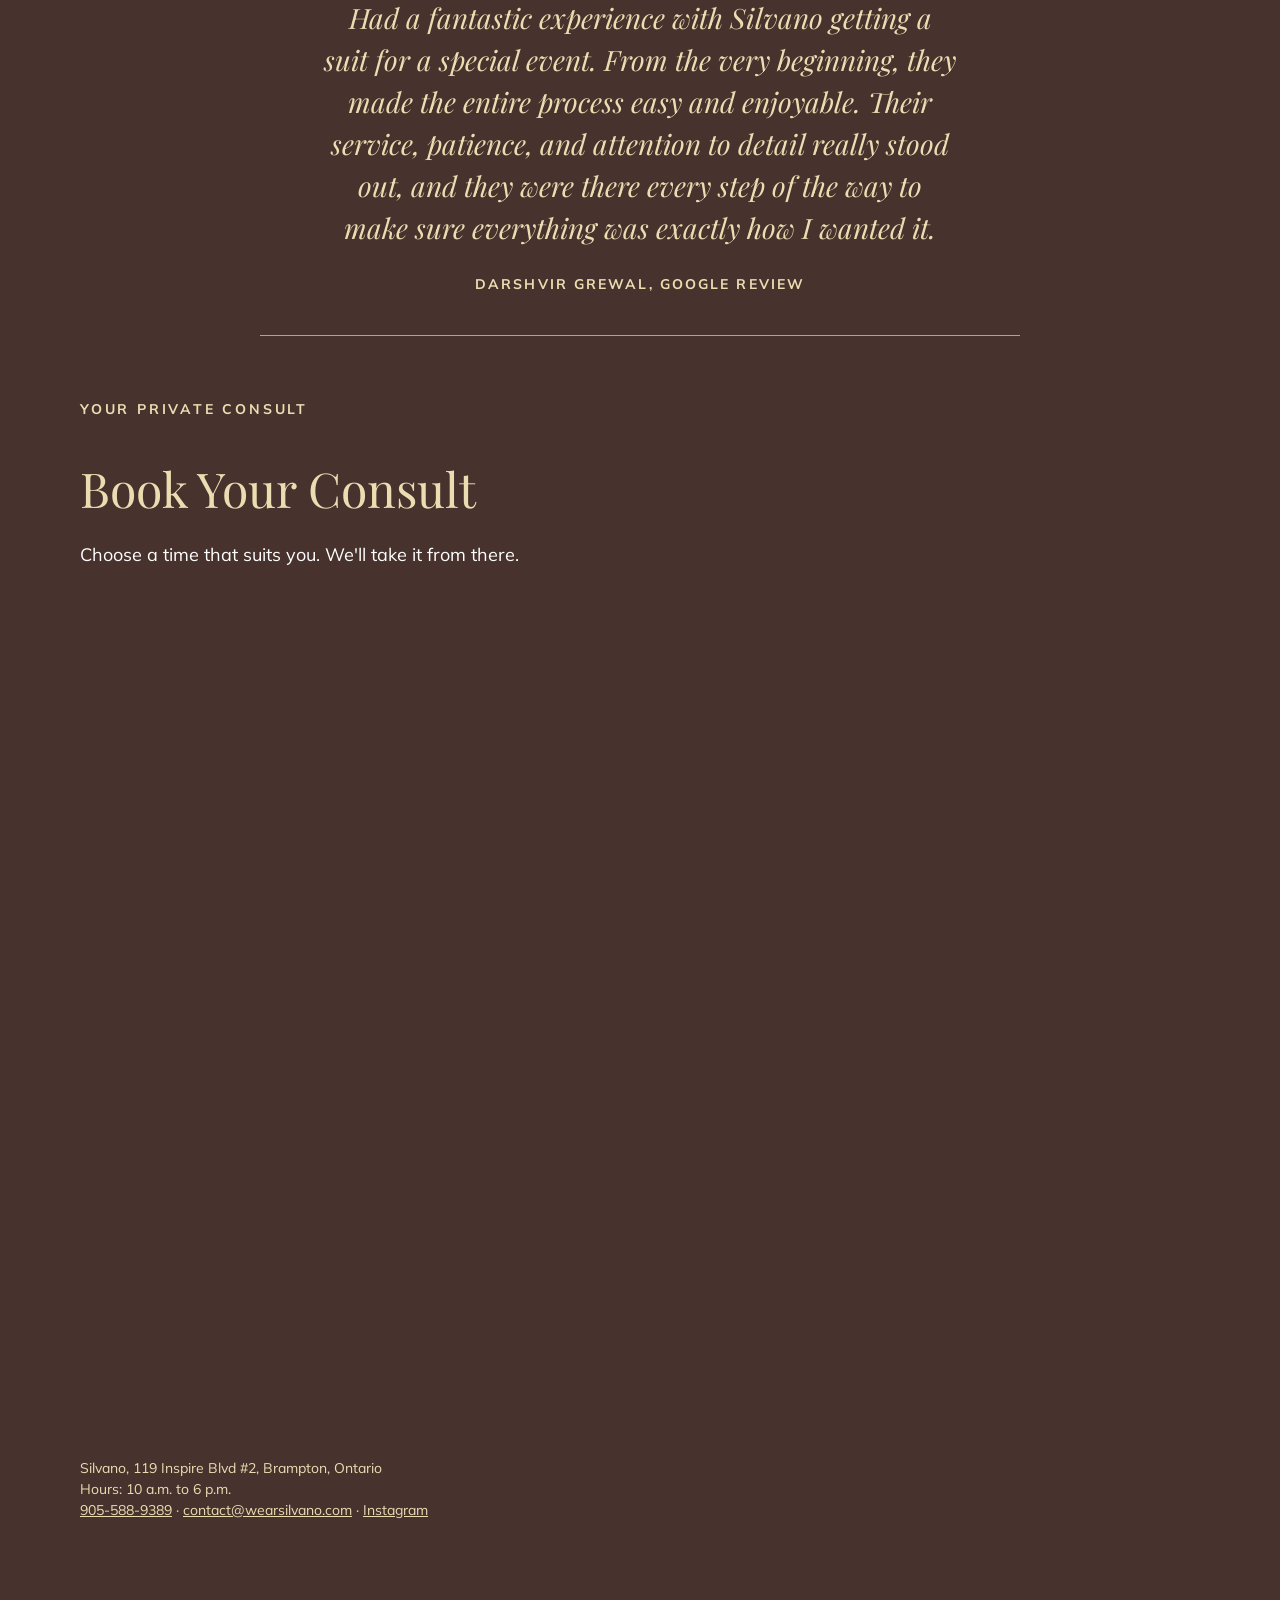
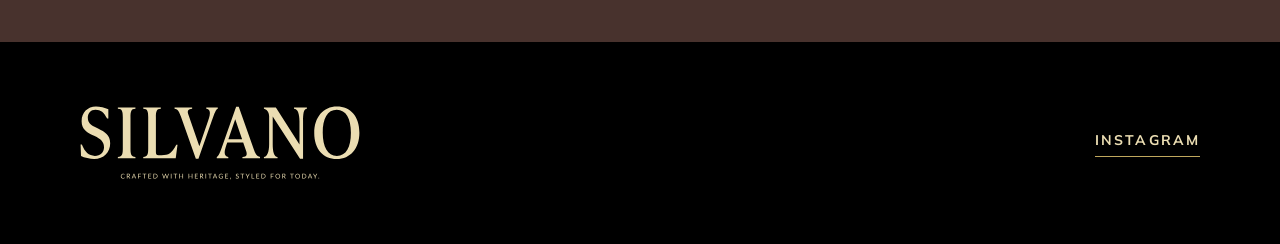
==== commit 87e33416: "v5: realistic client and groom films/stills, real footage throughout, The Silvano Process, copy fixe" ====
--- a/wedding/index.html
+++ b/wedding/index.html
@@ -7,8 +7,8 @@
 <meta name="description" content="Custom wedding suits and Formal Wear for the groom and his party, crafted with intention in Brampton. Book your private consult.">
 <meta name="theme-color" content="#000000">
 <link rel="preload" href="../assets/fonts/PlayfairDisplay-Italic-Variable.woff2" as="font" type="font/woff2" crossorigin>
-<link rel="preload" href="../assets/img/wedding-hero-poster.jpg" as="image">
-<link rel="stylesheet" href="../assets/css/silvano.css?v=20261124b">
+<link rel="preload" href="../assets/img/wedding-hero-groom-poster.jpg" as="image">
+<link rel="stylesheet" href="../assets/css/silvano.css?v=20261127a">
 <!-- Meta Pixel -->
 <script>!function(f,b,e,v,n,t,s){if(f.fbq)return;n=f.fbq=function(){n.callMethod?n.callMethod.apply(n,arguments):n.queue.push(arguments)};if(!f._fbq)f._fbq=n;n.push=n;n.loaded=!0;n.version='2.0';n.queue=[];t=b.createElement(e);t.async=!0;t.src=v;s=b.getElementsByTagName(e)[0];s.parentNode.insertBefore(t,s)}(window,document,'script','https://connect.facebook.net/en_US/fbevents.js');fbq('init','2497570824508447');fbq('track','PageView');</script>
 <noscript><img height="1" width="1" style="display:none" alt="" src="https://www.facebook.com/tr?id=2497570824508447&amp;ev=PageView&amp;noscript=1"></noscript>
@@ -22,10 +22,10 @@
 <main>
   <section class="hero" aria-labelledby="hero-title">
     <div class="hero-media">
-      <video autoplay muted loop playsinline preload="metadata" poster="../assets/img/wedding-hero-poster.jpg" aria-hidden="true">
-        <source src="../assets/video/wedding-hero.mp4" type="video/mp4">
+      <video autoplay muted loop playsinline preload="metadata" poster="../assets/img/wedding-hero-groom-poster.jpg" aria-hidden="true">
+        <source src="../assets/video/wedding-hero-groom.mp4" type="video/mp4">
       </video>
-      <img class="hero-still" src="../assets/img/wedding-hero-poster.jpg" alt="" aria-hidden="true" hidden>
+      <img class="hero-still" src="../assets/img/wedding-hero-groom-poster.jpg" alt="" aria-hidden="true">
     </div>
     <div class="hero-copy">
       <p class="eyebrow">Silvano Wedding</p>
@@ -35,7 +35,6 @@
         <a class="sv-btn" href="#book" data-book>Book Your Consult</a>
         <a class="sv-link" href="#grooms">See Our Grooms</a>
       </div>
-      <p class="small" style="margin:0;color:var(--cream)">Private, one-on-one consult in Brampton · Alterations included until the fit is right.</p>
     </div>
   </section>
 
@@ -47,14 +46,13 @@
         <p class="body">Real grooms, photographed on their wedding day in Silvano.</p>
       </div>
       <div class="grooms">
-        <figure class="groom groom--tall push"><img src="../assets/img/groom-ivory-1.jpg" alt="A groom in an ivory shawl-collar dinner jacket, black bow tie and black trousers at his reception" width="1067" height="1600" loading="lazy"><figcaption>Ivory shawl-collar dinner jacket</figcaption></figure>
-        <figure class="groom groom--wide push"><img src="../assets/img/groom-black-dance.jpg" alt="A groom in a black three-piece tuxedo twirling his bride on the dance floor" width="1800" height="1200" loading="lazy"><figcaption>Black three-piece tuxedo, satin lapels</figcaption></figure>
-        <figure class="groom groom--wide push"><img src="../assets/img/groom-black-lounge.jpg" alt="A groom in a black tuxedo with embellished lapels standing beside his seated bride" width="1800" height="1200" loading="lazy"><figcaption>Black tuxedo, embellished lapels</figcaption></figure>
-        <figure class="groom groom--tall push"><img src="../assets/img/groom-ivory-2.jpg" alt="A groom in an ivory dinner jacket with a black cummerbund and bow tie" width="1067" height="1600" loading="lazy"><figcaption>Ivory dinner jacket, black cummerbund</figcaption></figure>
+        <figure class="groom groom--tall push"><img src="../assets/img/groom-ivory-1.jpg" alt="A groom in an ivory shawl-collar dinner jacket, black bow tie and black trousers at his reception" width="1067" height="1600" loading="lazy"></figure>
+        <figure class="groom groom--wide push"><img src="../assets/img/groom-black-dance.jpg" alt="A groom in a black three-piece tuxedo twirling his bride on the dance floor" width="1800" height="1200" loading="lazy"></figure>
+        <figure class="groom groom--wide push"><img src="../assets/img/groom-black-lounge.jpg" alt="A groom in a black tuxedo with embellished lapels standing beside his seated bride" width="1800" height="1200" loading="lazy"></figure>
+        <figure class="groom groom--tall push"><img src="../assets/img/groom-ivory-2.jpg" alt="A groom in an ivory dinner jacket with a black cummerbund and bow tie" width="1067" height="1600" loading="lazy"></figure>
       </div>
       <div class="sec-cta">
         <a class="sv-btn" href="#book" data-book>Book Your Consult</a>
-        <p class="small">Private, one-on-one, at our Brampton store.</p>
       </div>
     </div>
   </section>
@@ -63,13 +61,13 @@
     <div class="wrap chapter-grid">
       <div class="chapter-copy reveal">
         <p class="eyebrow">The Craft</p>
-        <h2 id="craft-title" class="h2">Fabric Is Where Every Garment Begins</h2>
-        <p class="body">Every Silvano suit starts with fabric selection, then a precise cut and construction, shaped around you and no one else. Each line is drawn for one man, then cut and finished with restraint.</p>
-        <p class="body">Crafted by Silvano.</p>
+        <h2 id="craft-title" class="h2">Shaped by Craft</h2>
+        <p class="body">Every Silvano garment begins with the fabric. In a private consult, you choose from premium cloths, buttons and details, and we take precise measurements.</p>
+        <p class="body">Each piece is then cut and constructed around you, so it fits cleanly, moves naturally and is made to last.</p>
       </div>
       <div class="pair">
-        <figure class="figure figure--tall push"><img src="../assets/img/craft-chalk.jpg" alt="Tailor's chalk marks drawn on midnight navy wool" width="1200" height="1200" loading="lazy"></figure>
-        <figure class="figure figure--tall push"><img src="../assets/img/wedding-detail.jpg" alt="Satin peak lapel, black bow tie, onyx studs and a white linen pocket square" width="1080" height="1350" loading="lazy"></figure>
+        <figure class="figure figure--tall push"><img src="../assets/img/real-craft-swatch.jpg" alt="Choosing between check fabric swatches at Silvano" width="1080" height="1350" loading="lazy"></figure>
+        <figure class="figure figure--tall push"><img src="../assets/img/real-craft-buttons.jpg" alt="A card of jacket buttons in horn and resin finishes" width="1080" height="1350" loading="lazy"></figure>
       </div>
     </div>
   </section>
@@ -79,41 +77,46 @@
       <div class="chapter-copy reveal">
         <p class="eyebrow">The Look</p>
         <h2 id="look-title" class="h2">Composed for the Groom and His Party</h2>
-        <p class="body">A black tuxedo with satin peak lapels, a pleated white shirt and onyx studs. Every detail is considered, and nothing is in excess.</p>
-        <p class="body">For the groom, his groomsmen and the whole wedding party, each suit is shaped around the man who wears it.</p>
+        <p class="body">From the groom's tuxedo to every groomsman beside him, each suit is made for the man who wears it, so the whole party looks considered together.</p>
+        <p class="body">Every detail is chosen with intention, and nothing is in excess.</p>
       </div>
       <div class="pair">
-        <figure class="figure figure--tall push"><img src="../assets/img/wedding-hero-still.jpg" alt="The groom in a black tuxedo with satin peak lapels and a black bow tie" width="1080" height="1350" loading="lazy"></figure>
-        <figure class="figure figure--tall push"><img src="../assets/img/wedding-mirror.jpg" alt="The groom at the mirror, adjusting his bow tie before the ceremony" width="1080" height="1350" loading="lazy"></figure>
+        <figure class="figure figure--tall push"><img src="../assets/img/groom-party-look.jpg" alt="A groom and two groomsmen in black tuxedos laughing as they fasten their jackets at the Silvano store" width="1080" height="1350" loading="lazy"></figure>
+        <figure class="figure figure--tall push"><img src="../assets/img/real-bowtie.jpg" alt="A black silk bow tie with a pleated tuxedo shirt and onyx studs" width="720" height="900" loading="lazy"></figure>
       </div>
     </div>
   </section>
 
-  <section id="consult" class="chapter" aria-labelledby="consult-title">
+  <section id="process" class="chapter" aria-labelledby="process-title">
     <div class="wrap">
-      <div class="chapter-head reveal">
-        <p class="eyebrow">The Consult</p>
-        <h2 id="consult-title" class="h2">Three Steps to a Suit Made for You</h2>
+      <div class="sec-head reveal">
+        <p class="eyebrow">The Silvano Process</p>
+        <h2 id="process-title" class="h2">Clear From the First Appointment</h2>
+        <p class="body">Three unhurried appointments, so you always know what comes next.</p>
       </div>
       <ol class="steps">
         <li class="step reveal">
+          <figure class="figure step-figure push"><img src="../assets/img/real-step-measure.jpg" alt="A Silvano tailor measuring a client across the shoulders" width="900" height="900" loading="lazy"></figure>
           <span class="step-num" aria-hidden="true">01</span>
-          <h3 class="step-title">Book Your Consult</h3>
-          <p class="body">Choose a time online for a private, one-on-one appointment at our Brampton store.</p>
+          <h3 class="step-title">Consultation &amp; Measurements</h3>
+          <p class="body">We talk through what you need and how you will wear it. Together we choose your fabric, style and details, then take precise measurements.</p>
         </li>
         <li class="step reveal">
+          <figure class="figure step-figure push"><img src="../assets/img/real-step-fitting.jpg" alt="A client at his first fitting in front of the mirror while a Silvano tailor checks the trousers" width="900" height="900" loading="lazy"></figure>
           <span class="step-num" aria-hidden="true">02</span>
-          <h3 class="step-title">Choose Your Fabric</h3>
-          <p class="body">We guide you through premium fabrics and styles, then take your measurements with care.</p>
+          <h3 class="step-title">First Fitting &amp; Adjustments</h3>
+          <p class="body">We check fit, balance and comfort, then refine the garment so it moves properly with you.</p>
         </li>
         <li class="step reveal">
+          <figure class="figure step-figure push"><img src="../assets/img/real-step-final.jpg" alt="A finished Silvano jacket on display at the Brampton store" width="900" height="900" loading="lazy"></figure>
           <span class="step-num" aria-hidden="true">03</span>
-          <h3 class="step-title">Fit and Finish</h3>
-          <p class="body">Your fittings refine every line before the day itself.</p>
+          <h3 class="step-title">Final Fitting &amp; Delivery</h3>
+          <p class="body">Every adjustment is complete. We review the finished garment with you for fit, comfort and appearance, then it is ready to wear.</p>
         </li>
       </ol>
-      <p class="promise reveal">Alterations included until the <em>fit</em> is right.</p>
-      <a class="sv-btn" href="#book" data-book>Book Your Consult</a>
+      <div class="sec-cta">
+        <a class="sv-btn" href="#book" data-book>Book Your Consult</a>
+      </div>
     </div>
   </section>
 
@@ -150,6 +153,6 @@
 
 <div class="sticky-book"><a class="sv-btn" href="#book" data-book>Book Your Consult</a></div>
 
-<script src="../assets/js/silvano.js?v=20261124b"></script>
+<script src="../assets/js/silvano.js?v=20261127a"></script>
 </body>
 </html>
--- a/assets/css/silvano.css
+++ b/assets/css/silvano.css
@@ -164,3 +164,12 @@
 .review figcaption { font-size: 12px; }
 @media (min-width: 768px) { .review { padding: var(--space-7) var(--space-6) var(--space-5); } .review::before { font-size: 88px; } .review blockquote { font-size: 24px; } }
 @media (min-width: 1024px) { .review blockquote { font-size: 28px; } .review figcaption { font-size: 14px; } }
+
+/* Hero still: only shown when reduced motion is on (otherwise it covered the film) */
+.hero-media .hero-still { display: none; }
+@media (prefers-reduced-motion: reduce) { .hero-media .hero-still { display: block; } }
+
+/* Process steps with real photos */
+.step-figure { aspect-ratio: 1 / 1; margin: 0 0 var(--space-3); }
+.step { border-top: 0; padding-top: 0; }
+.step .step-num { margin-top: var(--space-2); }
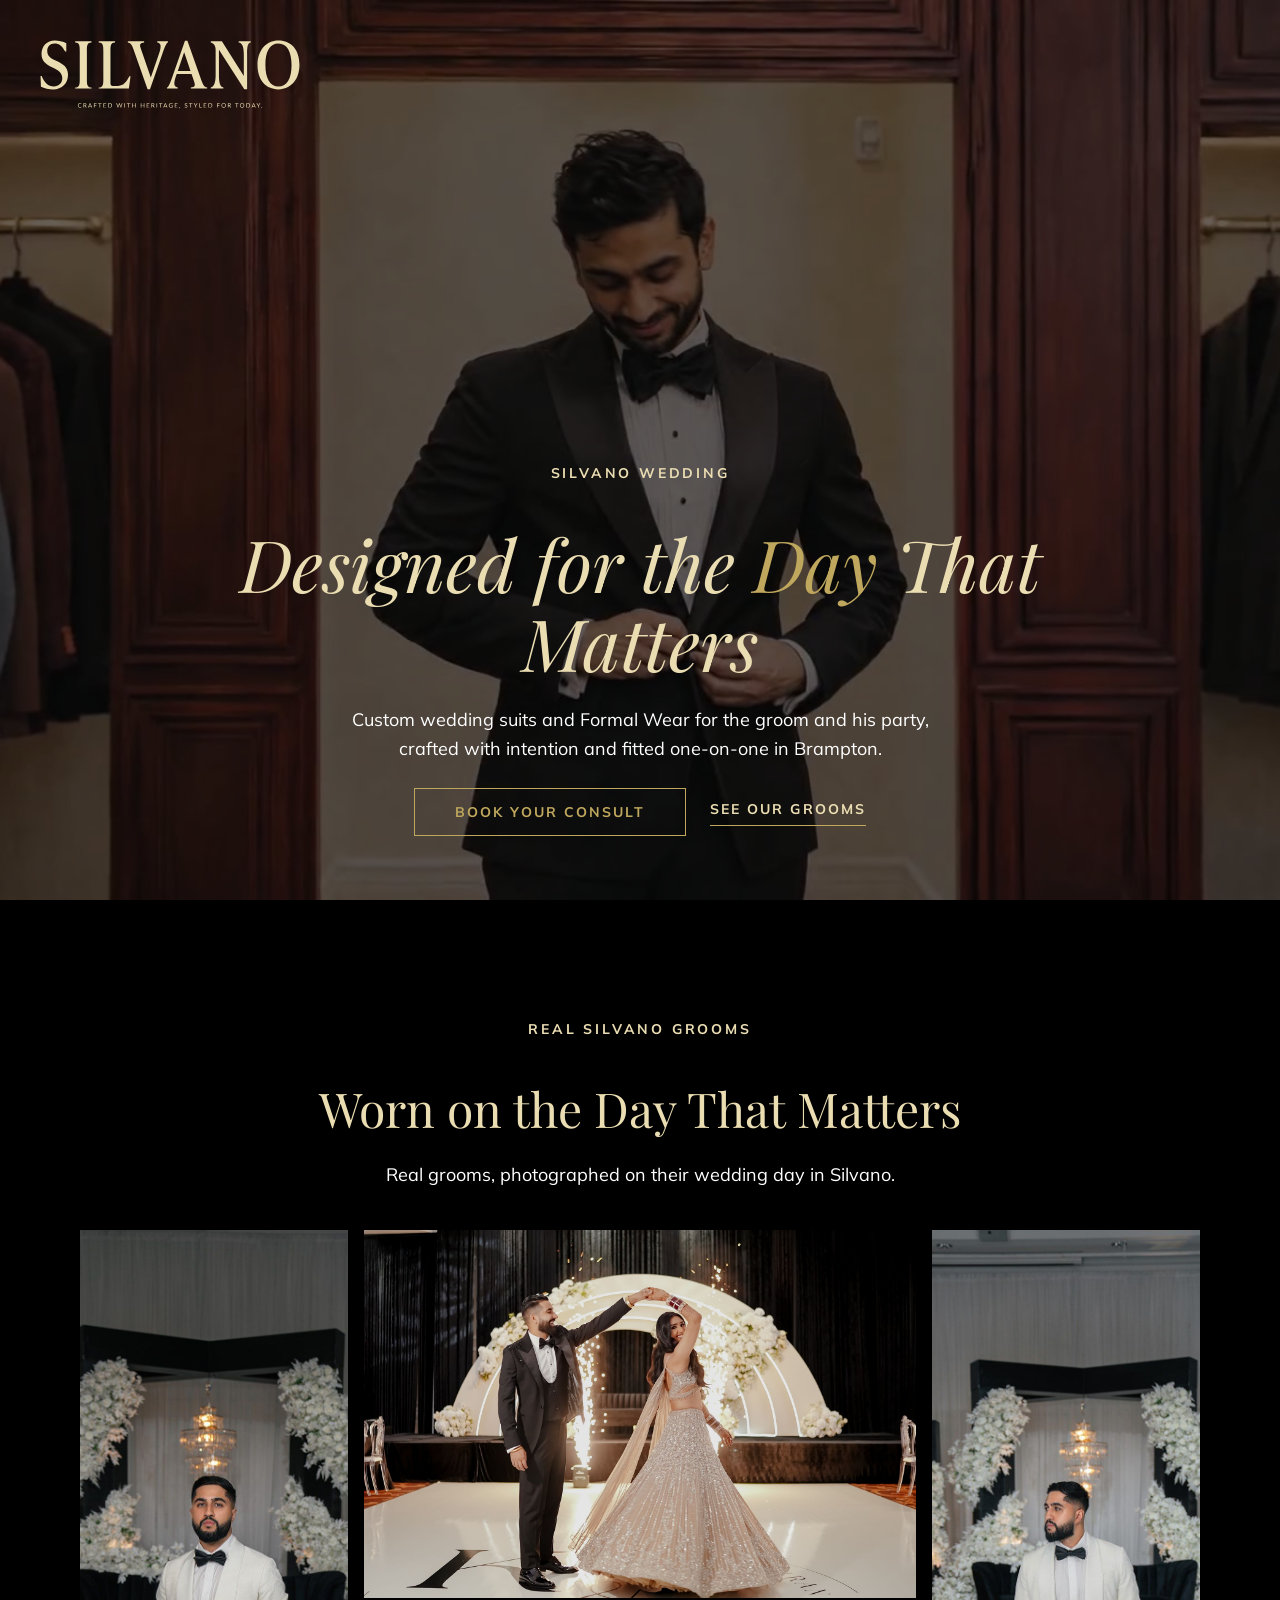
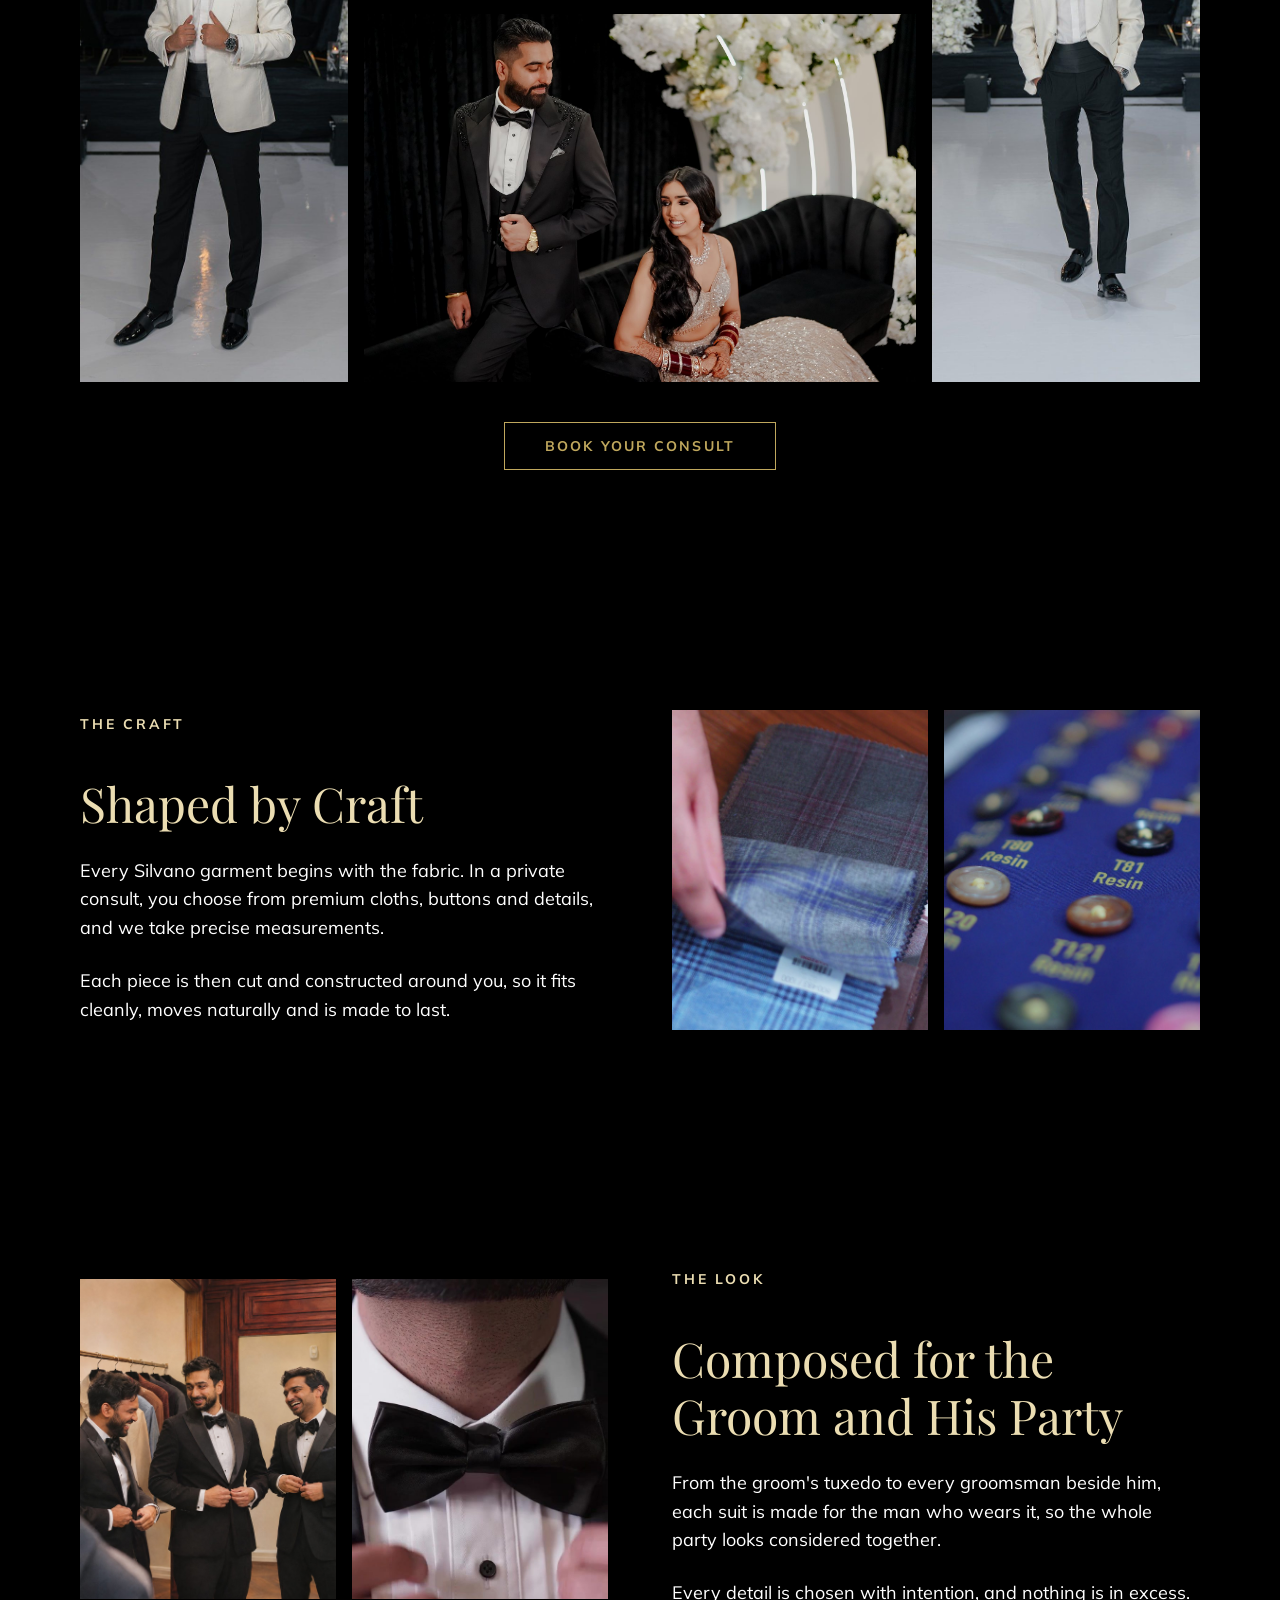
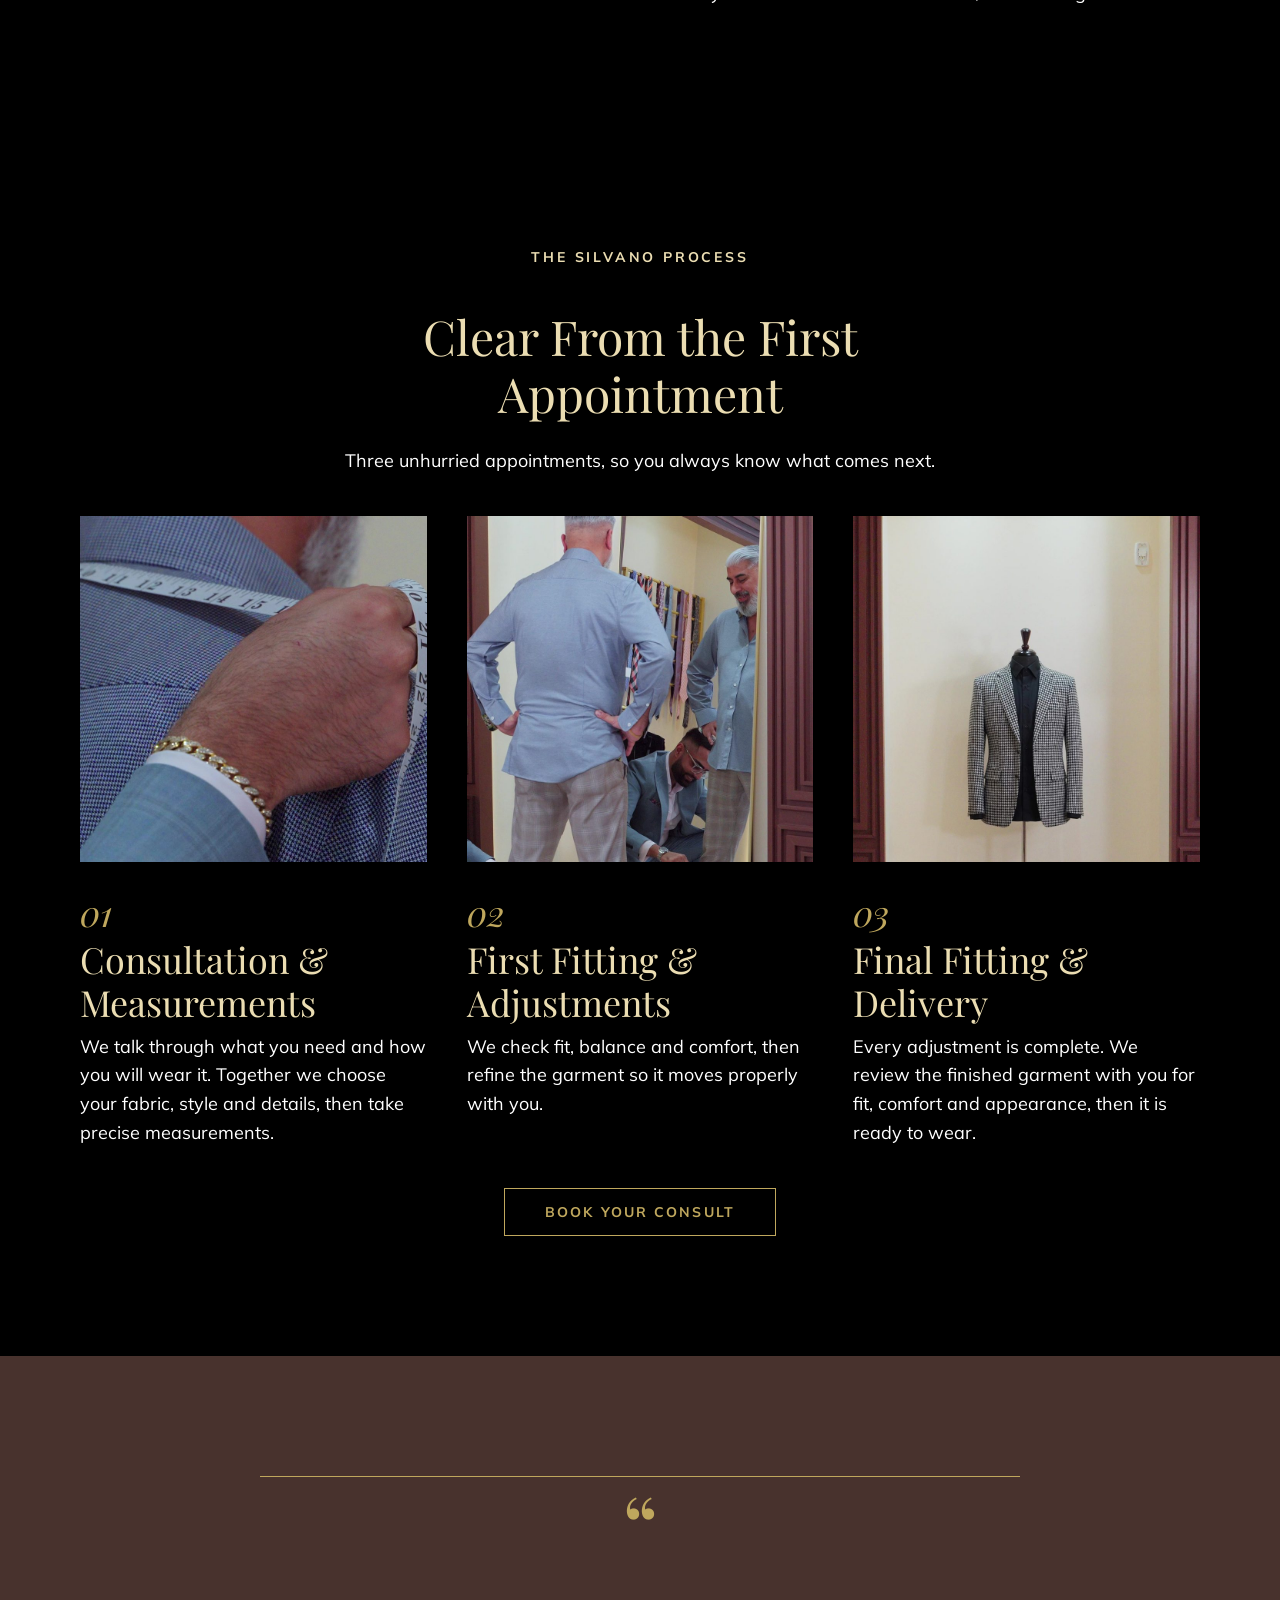
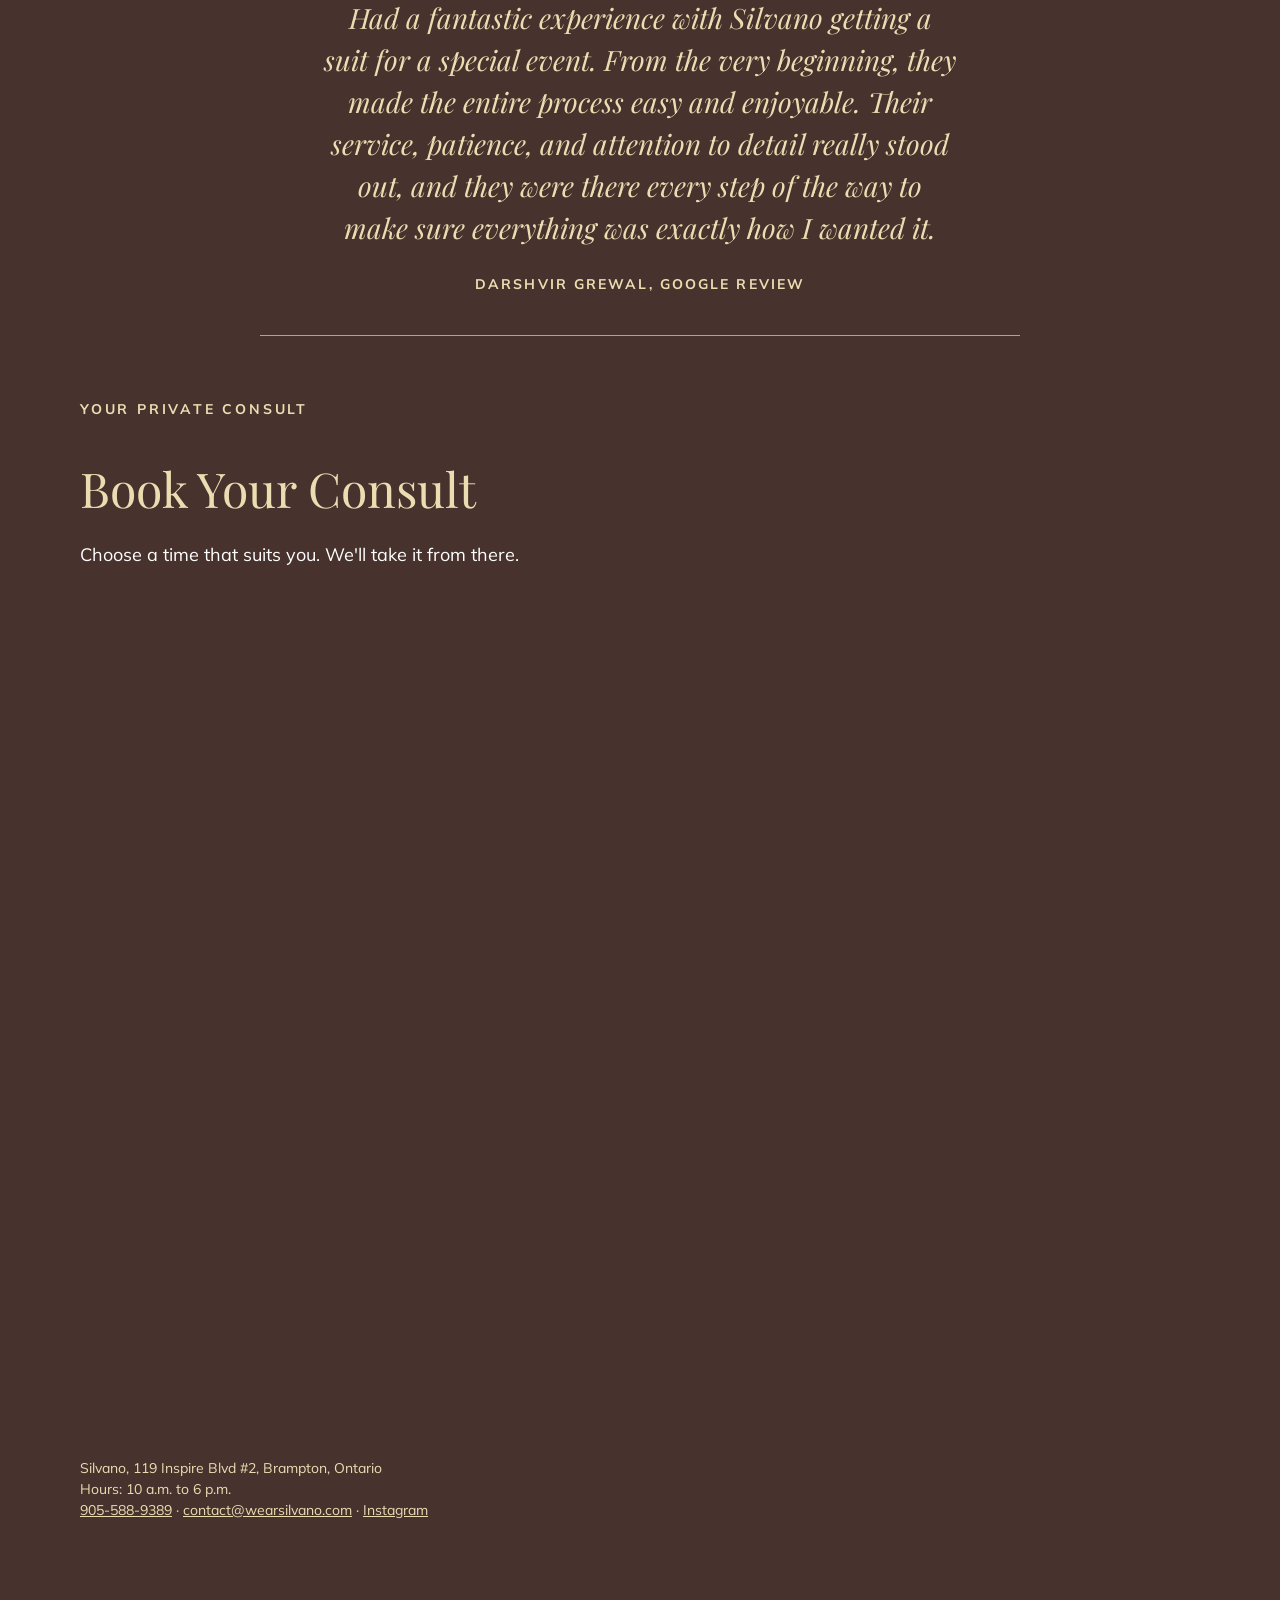
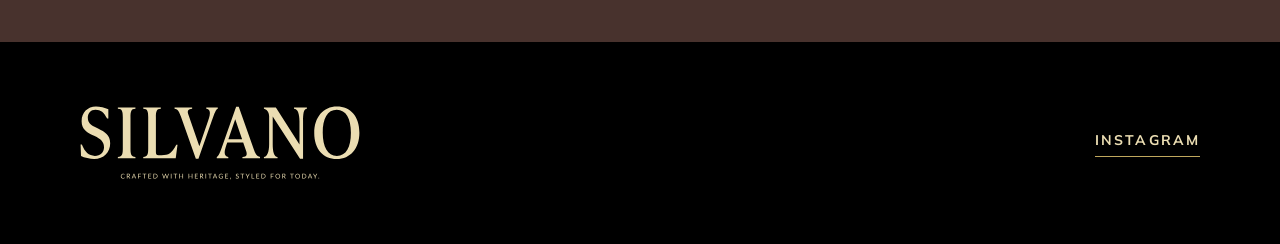
==== commit 1031f7b1: "Wedding hero: full-width groom film behind centred copy, matching the business page Co-Authored-By: " ====
--- a/wedding/index.html
+++ b/wedding/index.html
@@ -8,7 +8,8 @@
 <meta name="theme-color" content="#000000">
 <link rel="preload" href="../assets/fonts/PlayfairDisplay-Italic-Variable.woff2" as="font" type="font/woff2" crossorigin>
 <link rel="preload" href="../assets/img/wedding-hero-groom-poster.jpg" as="image">
-<link rel="stylesheet" href="../assets/css/silvano.css?v=20261127a">
+<link rel="stylesheet" href="../assets/css/silvano.css?v=20261127b">
+<link rel="stylesheet" href="../assets/css/silvano-b.css?v=20261127b">
 <!-- Meta Pixel -->
 <script>!function(f,b,e,v,n,t,s){if(f.fbq)return;n=f.fbq=function(){n.callMethod?n.callMethod.apply(n,arguments):n.queue.push(arguments)};if(!f._fbq)f._fbq=n;n.push=n;n.loaded=!0;n.version='2.0';n.queue=[];t=b.createElement(e);t.async=!0;t.src=v;s=b.getElementsByTagName(e)[0];s.parentNode.insertBefore(t,s)}(window,document,'script','https://connect.facebook.net/en_US/fbevents.js');fbq('init','2497570824508447');fbq('track','PageView');</script>
 <noscript><img height="1" width="1" style="display:none" alt="" src="https://www.facebook.com/tr?id=2497570824508447&amp;ev=PageView&amp;noscript=1"></noscript>
@@ -20,14 +21,16 @@
 </header>
 
 <main>
-  <section class="hero" aria-labelledby="hero-title">
-    <div class="hero-media">
-      <video autoplay muted loop playsinline preload="metadata" poster="../assets/img/wedding-hero-groom-poster.jpg" aria-hidden="true">
-        <source src="../assets/video/wedding-hero-groom.mp4" type="video/mp4">
-      </video>
-      <img class="hero-still" src="../assets/img/wedding-hero-groom-poster.jpg" alt="" aria-hidden="true">
+  <section class="hero hero-b hero-b--wide" aria-labelledby="hero-title">
+    <div class="tri">
+      <div class="tri-main">
+        <video autoplay muted loop playsinline preload="metadata" poster="../assets/img/wedding-hero-groom-poster.jpg" data-wide-src="../assets/video/wedding-hero-groom-wide.mp4" data-wide-poster="../assets/img/wedding-hero-groom-wide-poster.jpg" aria-hidden="true">
+          <source src="../assets/video/wedding-hero-groom.mp4" type="video/mp4">
+        </video>
+        <img class="hero-still" src="../assets/img/wedding-hero-groom-poster.jpg" alt="" aria-hidden="true">
+      </div>
     </div>
-    <div class="hero-copy">
+    <div class="hero-b-copy">
       <p class="eyebrow">Silvano Wedding</p>
       <h1 id="hero-title" class="hero-line">Designed for the <em>Day</em> That Matters</h1>
       <p class="body">Custom wedding suits and Formal Wear for the groom and his party, crafted with intention and fitted one-on-one in Brampton.</p>
@@ -153,6 +156,6 @@
 
 <div class="sticky-book"><a class="sv-btn" href="#book" data-book>Book Your Consult</a></div>
 
-<script src="../assets/js/silvano.js?v=20261127a"></script>
+<script src="../assets/js/silvano.js?v=20261127b"></script>
 </body>
 </html>
--- a/assets/css/silvano-b.css
+++ b/assets/css/silvano-b.css
@@ -0,0 +1,90 @@
+/* Silvano landing pages, Variation B: centred editorial layout. Loads after silvano.css; same tokens. */
+
+/* Hero B: phone = film full-bleed under overlay, copy centred; desktop = copy above a triptych */
+.hero.hero-b { display: flex; flex-direction: column; justify-content: flex-end; text-align: center; }
+.tri { position: absolute; inset: 0; overflow: hidden; background: var(--black); }
+.tri::after { content: ""; position: absolute; inset: 0; background: var(--overlay); }
+.tri-side { display: none; }
+.tri-main { position: absolute; inset: 0; overflow: hidden; }
+.tri figure { margin: 0; }
+.tri-main video, .tri-main img, .tri-side img { position: absolute; inset: 0; width: 100%; height: 100%; object-fit: cover; }
+.tri-main .hero-still { display: none; }
+.hero-b-copy { position: relative; z-index: 1; padding: var(--space-7) var(--space-3) var(--space-6); display: flex; flex-direction: column; align-items: center; gap: var(--space-4); max-width: 640px; margin: 0 auto; }
+.hero-b .hero-actions { justify-content: center; }
+
+/* Craft B: full-width photo band, copy centred over the overlay */
+.band { position: relative; min-height: 80svh; display: flex; align-items: center; justify-content: center; text-align: center; overflow: hidden; }
+.band > img { position: absolute; inset: 0; width: 100%; height: 100%; object-fit: cover; }
+.band::after { content: ""; position: absolute; inset: 0; background: var(--overlay); }
+.band-copy { position: relative; z-index: 1; max-width: 640px; padding: var(--space-7) var(--space-3); display: flex; flex-direction: column; align-items: center; gap: var(--space-4); }
+
+/* Look B: one large portrait and a pull quote */
+.look-b { display: grid; gap: var(--space-5); }
+.pull { font-family: var(--font-display); font-style: italic; font-weight: 400; font-size: 32px; line-height: 1.2; color: var(--cream); margin: 0; }
+.pull em { color: var(--gold); }
+
+/* Consult B: vertical steps with large gold numerals */
+.center-head { display: flex; flex-direction: column; align-items: center; gap: var(--space-4); text-align: center; max-width: 640px; margin: 0 auto var(--space-5); }
+.steps-b { list-style: none; margin: 0 auto; padding: 0; max-width: 760px; }
+.step-b { display: grid; grid-template-columns: 56px 1fr; gap: var(--space-4); padding: var(--space-5) 0; border-top: 1px solid var(--gold); }
+.step-b .step-num { font-size: 32px; }
+.step-b div { display: flex; flex-direction: column; gap: var(--space-2); }
+.consult-end { display: flex; flex-direction: column; align-items: center; text-align: center; }
+.book-b .chapter-copy { margin: 0 auto; align-items: center; text-align: center; }
+.book-b address { text-align: center; }
+
+@media (prefers-reduced-motion: reduce) {
+  .tri-main video { display: none; }
+  .tri-main .hero-still { display: block; }
+}
+
+@media (min-width: 768px) {
+  .hero-b-copy { padding: var(--space-7) var(--space-5) var(--space-6); }
+  .band-copy { padding: var(--space-7) var(--space-5); }
+  .look-b { grid-template-columns: 7fr 5fr; align-items: center; gap: var(--space-6); }
+  .step-b { grid-template-columns: 96px 1fr; }
+}
+
+@media (min-width: 1024px) {
+  .hero.hero-b { display: flex; height: auto; min-height: 0; padding-top: 160px; }
+  .hero-b-copy { order: 1; padding: 0 var(--space-5) var(--space-6); max-width: 900px; }
+  .hero-b-copy > .body { max-width: 620px; }
+  .hero-b .tri { order: 2; position: relative; inset: auto; overflow: visible; display: grid; grid-template-columns: 1fr 1.15fr 1fr; align-items: end; gap: var(--space-4); width: 100%; max-width: 1200px; margin: 0 auto; padding: 0 var(--space-5) var(--space-7); }
+  .hero-b .tri::after { display: none; }
+  .tri-side { display: block; position: relative; aspect-ratio: 4 / 5; overflow: hidden; }
+  .tri-main { position: relative; inset: auto; aspect-ratio: 4 / 5; }
+  .pull { font-size: 48px; }
+  .step-b .step-num { font-size: 48px; }
+}
+
+/* Hero B, wide film: on desktop the film fills the whole hero behind centred copy */
+@media (min-width: 1024px) {
+  .hero.hero-b--wide { height: 100svh; min-height: 720px; padding-top: 0; justify-content: flex-end; }
+  .hero-b--wide .tri { position: absolute; inset: 0; display: block; max-width: none; margin: 0; padding: 0; overflow: hidden; }
+  .hero-b--wide .tri::after { display: block; }
+  .hero-b--wide .tri-side { display: none; }
+  .hero-b--wide .tri-main { position: absolute; inset: 0; aspect-ratio: auto; }
+  .hero-b--wide .tri-main video, .hero-b--wide .tri-main img { object-position: center 12%; }
+  .hero-b--wide .hero-b-copy { padding: 0 var(--space-5) var(--space-6); }
+}
+
+/* v3: real-work gallery, detail strip, expectation line, repeated booking */
+.hero-note { margin: 0; font-size: 13px; line-height: 1.5; letter-spacing: 0.04em; color: var(--cream); }
+.collection { display: grid; grid-template-columns: repeat(2, minmax(0, 1fr)); gap: var(--space-4) var(--space-3); margin: 0; padding: 0; list-style: none; }
+.collection figure { margin: 0; }
+.collection .figure { aspect-ratio: 4 / 5; }
+.collection figcaption { margin-top: var(--space-2); font-size: 13px; line-height: 1.4; color: var(--cream); }
+.cta-block { display: flex; flex-direction: column; align-items: center; gap: var(--space-3); text-align: center; margin-top: var(--space-5); }
+.cta-block .small { margin: 0; color: var(--cream); }
+.details { display: grid; grid-template-columns: repeat(3, minmax(0, 1fr)); gap: var(--space-2); }
+.details .figure { aspect-ratio: 1 / 1; }
+.chapter--tight { padding-top: var(--space-5); }
+@media (min-width: 768px) {
+  .collection { grid-template-columns: repeat(4, minmax(0, 1fr)); gap: var(--space-5) var(--space-4); }
+  .details { gap: var(--space-4); }
+  .hero-note { font-size: 14px; }
+  .collection figcaption { font-size: 14px; }
+}
+
+/* Six-piece collection: 2 columns on phone, 3 on desktop */
+@media (min-width: 768px) { .collection--six { grid-template-columns: repeat(3, minmax(0, 1fr)); max-width: 1000px; margin: 0 auto; } }
